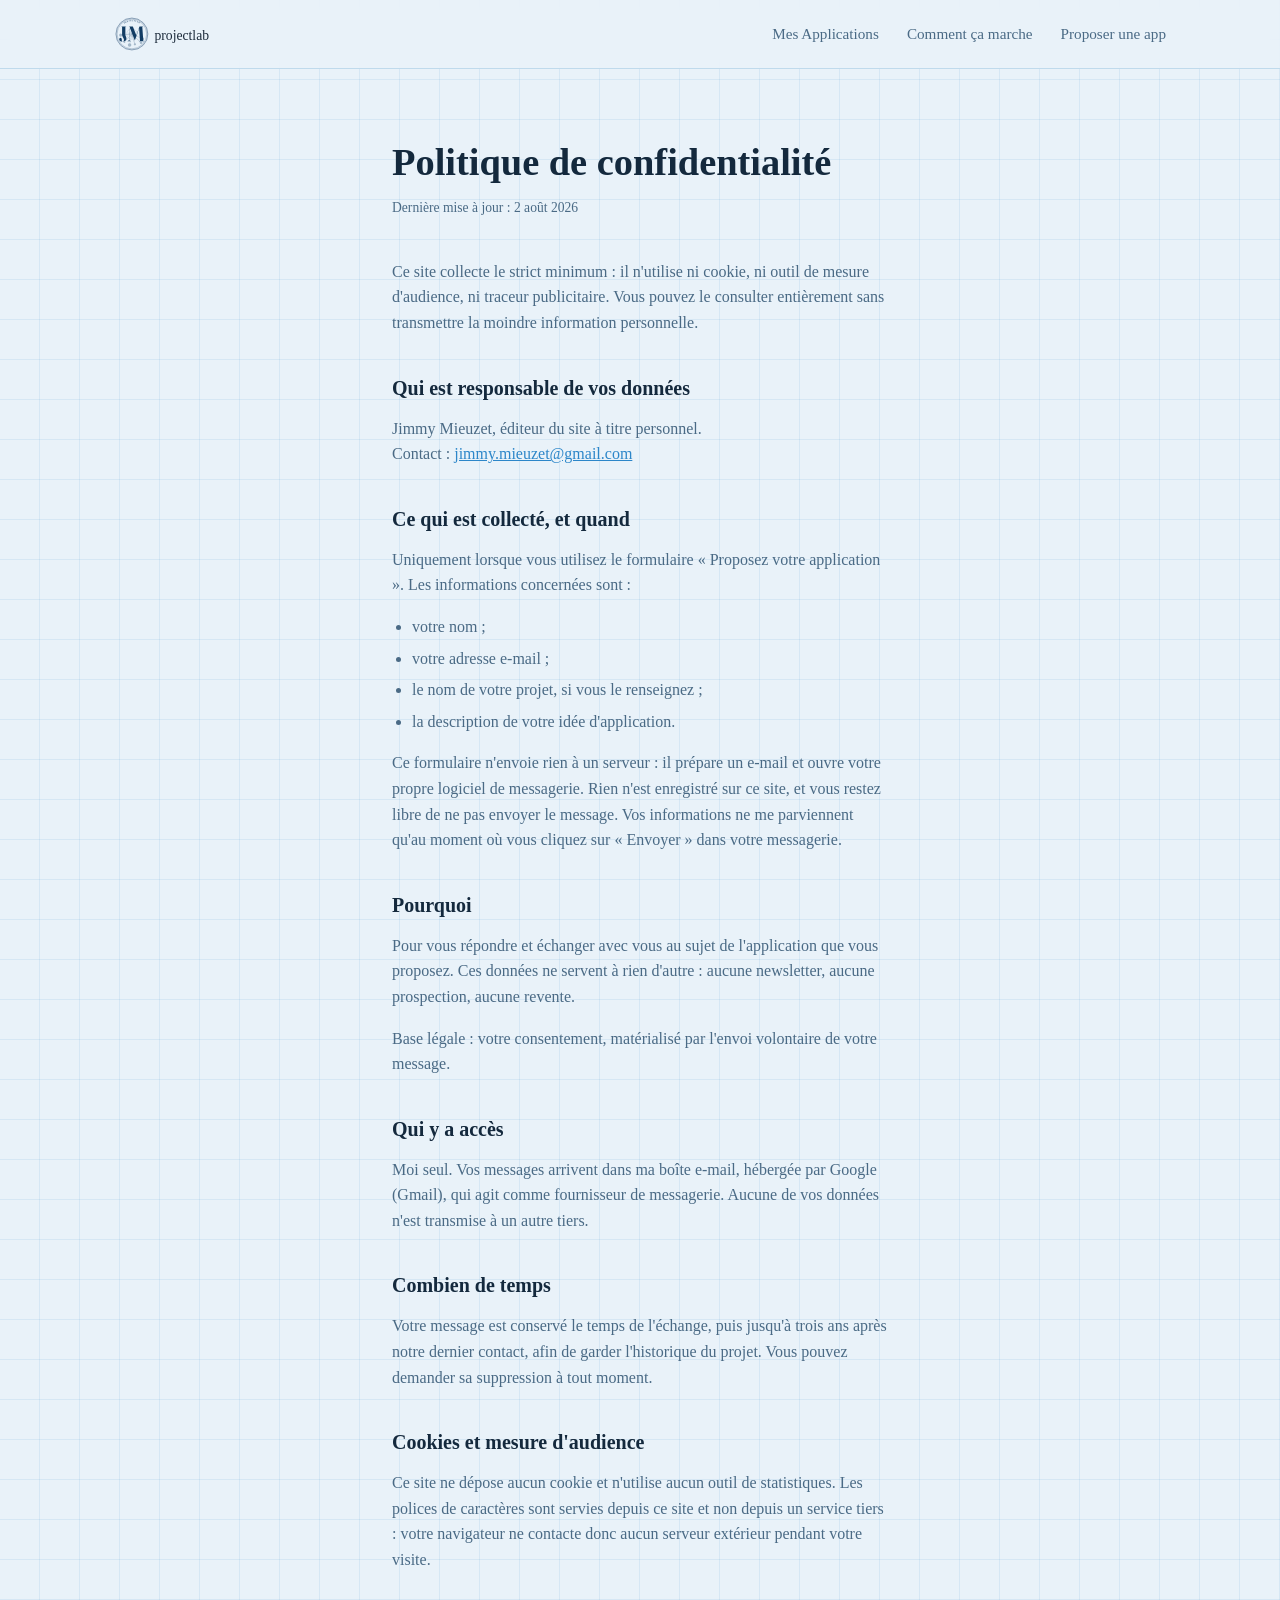
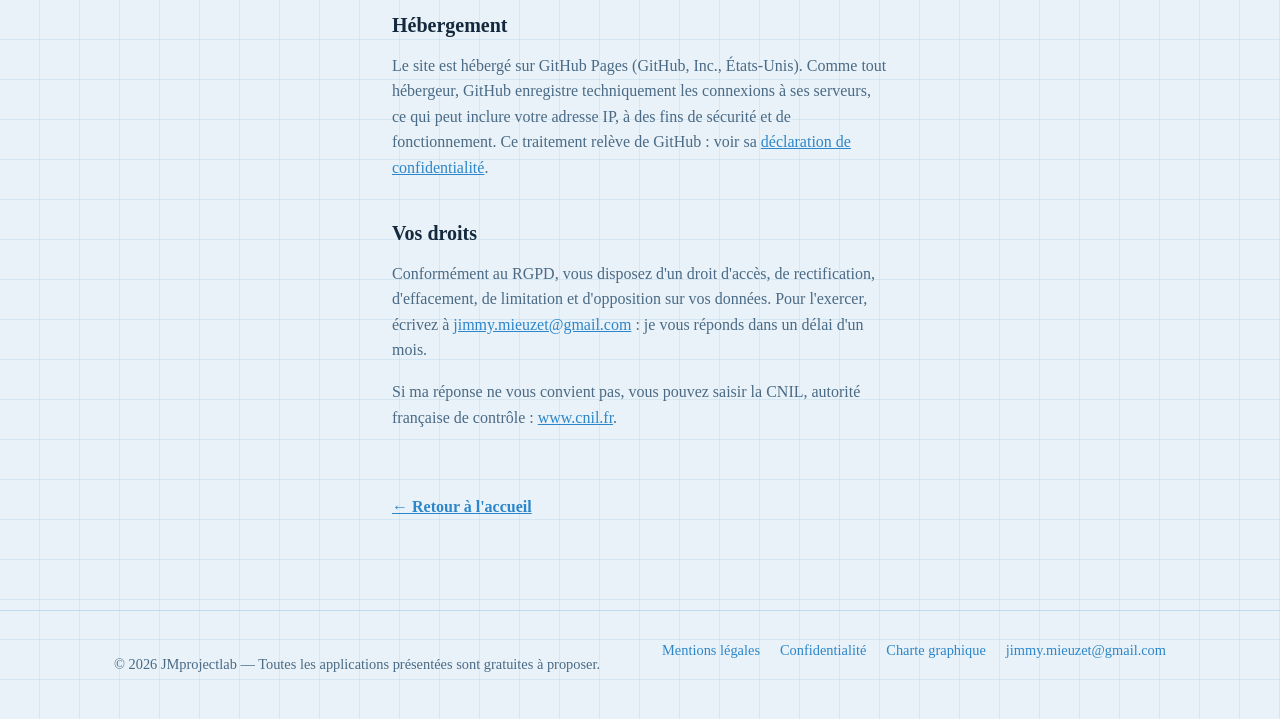
==== confidentialite.html @ 678fb60e "Ajoute les mentions légales et la politique de confidentialité Deux pages exigées pour un site édité" ====
<!DOCTYPE html>
<html lang="fr">
<head>
<meta charset="UTF-8">
<meta name="viewport" content="width=device-width, initial-scale=1.0">
<title>Politique de confidentialité — JMprojectlab</title>
<meta name="description" content="Quelles données sont collectées sur JMprojectlab, pourquoi, et comment exercer vos droits.">
<meta name="robots" content="noindex">
<link rel="icon" type="image/svg+xml" href="brand/logo-mark.svg">
<link rel="stylesheet" href="style.css">
</head>
<body>

<header class="site-header">
  <div class="container header-inner">
    <a href="index.html" class="logo">
      <img src="brand/logo-lockup.svg" alt="JMprojectlab" height="40">
    </a>
    <nav>
      <a href="index.html#apps">Mes Applications</a>
      <a href="index.html#comment">Comment ça marche</a>
      <a href="index.html#demande">Proposer une app</a>
    </nav>
  </div>
</header>

<main class="legal">
  <div class="container legal-inner">

    <h1>Politique de confidentialité</h1>
    <p class="updated">Dernière mise à jour : 2 août 2026</p>

    <p>
      Ce site collecte le strict minimum : il n'utilise ni cookie, ni outil de mesure
      d'audience, ni traceur publicitaire. Vous pouvez le consulter entièrement sans
      transmettre la moindre information personnelle.
    </p>

    <h2>Qui est responsable de vos données</h2>
    <p>
      Jimmy Mieuzet, éditeur du site à titre personnel.<br>
      Contact : <a href="mailto:jimmy.mieuzet@gmail.com">jimmy.mieuzet@gmail.com</a>
    </p>

    <h2>Ce qui est collecté, et quand</h2>
    <p>
      Uniquement lorsque vous utilisez le formulaire « Proposez votre application ».
      Les informations concernées sont :
    </p>
    <ul>
      <li>votre nom ;</li>
      <li>votre adresse e-mail ;</li>
      <li>le nom de votre projet, si vous le renseignez ;</li>
      <li>la description de votre idée d'application.</li>
    </ul>
    <p>
      Ce formulaire n'envoie rien à un serveur : il prépare un e-mail et ouvre votre
      propre logiciel de messagerie. Rien n'est enregistré sur ce site, et vous restez
      libre de ne pas envoyer le message. Vos informations ne me parviennent qu'au
      moment où vous cliquez sur « Envoyer » dans votre messagerie.
    </p>

    <h2>Pourquoi</h2>
    <p>
      Pour vous répondre et échanger avec vous au sujet de l'application que vous
      proposez. Ces données ne servent à rien d'autre : aucune newsletter, aucune
      prospection, aucune revente.
    </p>
    <p>
      Base légale : votre consentement, matérialisé par l'envoi volontaire de votre
      message.
    </p>

    <h2>Qui y a accès</h2>
    <p>
      Moi seul. Vos messages arrivent dans ma boîte e-mail, hébergée par Google
      (Gmail), qui agit comme fournisseur de messagerie. Aucune de vos données n'est
      transmise à un autre tiers.
    </p>

    <h2>Combien de temps</h2>
    <p>
      Votre message est conservé le temps de l'échange, puis jusqu'à trois ans après
      notre dernier contact, afin de garder l'historique du projet. Vous pouvez
      demander sa suppression à tout moment.
    </p>

    <h2>Cookies et mesure d'audience</h2>
    <p>
      Ce site ne dépose aucun cookie et n'utilise aucun outil de statistiques. Les
      polices de caractères sont servies depuis ce site et non depuis un service
      tiers : votre navigateur ne contacte donc aucun serveur extérieur pendant votre
      visite.
    </p>

    <h2>Hébergement</h2>
    <p>
      Le site est hébergé sur GitHub Pages (GitHub, Inc., États-Unis). Comme tout
      hébergeur, GitHub enregistre techniquement les connexions à ses serveurs, ce qui
      peut inclure votre adresse IP, à des fins de sécurité et de fonctionnement. Ce
      traitement relève de GitHub : voir sa
      <a href="https://docs.github.com/fr/site-policy/privacy-policies/github-general-privacy-statement" target="_blank" rel="noopener">déclaration de confidentialité</a>.
    </p>

    <h2>Vos droits</h2>
    <p>
      Conformément au RGPD, vous disposez d'un droit d'accès, de rectification,
      d'effacement, de limitation et d'opposition sur vos données. Pour l'exercer,
      écrivez à <a href="mailto:jimmy.mieuzet@gmail.com">jimmy.mieuzet@gmail.com</a> :
      je vous réponds dans un délai d'un mois.
    </p>
    <p>
      Si ma réponse ne vous convient pas, vous pouvez saisir la CNIL, autorité
      française de contrôle :
      <a href="https://www.cnil.fr" target="_blank" rel="noopener">www.cnil.fr</a>.
    </p>

    <a class="back" href="index.html">← Retour à l'accueil</a>

  </div>
</main>

<footer class="site-footer">
  <div class="container footer-inner">
    <p>&copy; <span id="year"></span> JMprojectlab — Toutes les applications présentées sont gratuites à proposer.</p>
    <div class="footer-links">
      <a href="mentions-legales.html">Mentions légales</a>
      <a href="confidentialite.html">Confidentialité</a>
      <a href="brand/charte.html">Charte graphique</a>
      <a href="mailto:jimmy.mieuzet@gmail.com">jimmy.mieuzet@gmail.com</a>
    </div>
  </div>
</footer>

<script>document.getElementById("year").textContent = new Date().getFullYear();</script>
</body>
</html>
---- style.css ----
/* Fraunces est servie depuis ce site (et non depuis les serveurs Google),
   pour qu'aucune donnée de visite ne parte vers un tiers. */
@font-face {
  font-family: 'Fraunces';
  font-style: normal;
  font-weight: 300 900;
  font-display: swap;
  src: url('fonts/fraunces-latin-var.woff2') format('woff2');
}

:root {
  --bg: #E9F2F9;
  --bg-alt: #D9E9F6;
  --card: #FFFFFF;
  --border: #BFDAEC;
  --text: #14293D;
  --text-dim: #4A6A85;
  --line: #2C86C9;
  --stamp: #C23B27;
  --radius: 10px;
}

* { box-sizing: border-box; }
html { scroll-behavior: smooth; }

body {
  margin: 0;
  font-family: 'Fraunces', serif;
  font-optical-sizing: auto;
  background:
    repeating-linear-gradient(0deg, transparent, transparent 39px, rgba(44,134,201,0.10) 39px, rgba(44,134,201,0.10) 40px),
    repeating-linear-gradient(90deg, transparent, transparent 39px, rgba(44,134,201,0.10) 39px, rgba(44,134,201,0.10) 40px),
    var(--bg);
  color: var(--text);
  line-height: 1.6;
}

.container { max-width: 1100px; margin: 0 auto; padding: 0 24px; }
a { color: inherit; text-decoration: none; }
h1, h2, h3 { line-height: 1.2; margin: 0 0 12px; font-weight: 600; text-wrap: balance; }

.site-header {
  position: sticky; top: 0; z-index: 10;
  backdrop-filter: blur(10px);
  background: rgba(233, 242, 249, 0.82);
  border-bottom: 1px solid var(--border);
}
.header-inner { display: flex; align-items: center; justify-content: space-between; padding: 14px 24px; }
.logo { display: flex; align-items: center; }
.logo img { display: block; }
nav { display: flex; gap: 28px; }
nav a { color: var(--text-dim); font-size: 0.95rem; transition: color .2s; }
nav a:hover { color: var(--line); }

.hero {
  padding: 110px 0 70px;
  background:
    radial-gradient(circle at 15% 0%, rgba(44,134,201,0.16), transparent 45%),
    radial-gradient(circle at 90% 30%, rgba(18,60,99,0.10), transparent 50%);
}
.eyebrow { color: var(--line); text-transform: uppercase; letter-spacing: 0.12em; font-size: 0.8rem; font-weight: 600; margin-bottom: 14px; }
.hero h1 { font-size: clamp(2rem, 5vw, 3.2rem); font-weight: 600; max-width: 780px; }
.hero h1 span { color: var(--stamp); }
.lead { max-width: 620px; color: var(--text-dim); font-size: 1.05rem; margin: 18px 0 32px; }
.hero-actions { display: flex; gap: 16px; flex-wrap: wrap; }

.btn { display: inline-block; padding: 14px 26px; border-radius: 999px; font-weight: 600; font-size: 0.95rem; transition: transform .15s ease, opacity .15s ease; border: 1px solid transparent; }
.btn:hover { transform: translateY(-2px); }
.btn-primary { background: var(--stamp); color: #F2F5F7; }
.btn-ghost { border-color: var(--line); color: var(--line); }
.btn-full { width: 100%; text-align: center; border: none; cursor: pointer; }

.banner { background: var(--stamp); color: #F2F5F7; padding: 14px 0; text-align: center; font-weight: 600; }

.section { padding: 90px 0; }
.section-alt { background: var(--bg-alt); }
.section h2 { font-size: clamp(1.6rem, 3vw, 2.2rem); text-align: center; }
.section-sub { text-align: center; color: var(--text-dim); max-width: 560px; margin: 0 auto 48px; }

.apps-grid { display: grid; grid-template-columns: repeat(auto-fit, minmax(240px, 1fr)); gap: 24px; }
.app-card { background: var(--card); border: 1px solid var(--border); border-radius: var(--radius); padding: 28px; transition: transform .2s ease, border-color .2s ease; }
.app-card:hover { transform: translateY(-4px); border-color: var(--card-accent, var(--line)); }
.app-card--placeholder { border-style: dashed; display: flex; flex-direction: column; justify-content: center; }
.app-icon { font-size: 2rem; margin-bottom: 14px; }
.app-icon-img { width: 48px; height: 48px; border-radius: 12px; margin-bottom: 14px; display: block; object-fit: cover; }
.app-card p { color: var(--text-dim); font-size: 0.95rem; }
.app-tags { display: flex; gap: 8px; margin: 14px 0; flex-wrap: wrap; }
.app-tags span { background: var(--card-accent-bg, rgba(44,134,201,0.14)); color: var(--card-accent, var(--line)); font-size: 0.75rem; padding: 4px 10px; border-radius: 999px; }
.app-link { color: var(--card-accent, var(--line)); font-weight: 600; font-size: 0.9rem; }
.app-status { color: var(--text-dim); font-weight: 600; font-size: 0.85rem; font-style: italic; }

.steps { display: grid; grid-template-columns: repeat(auto-fit, minmax(220px, 1fr)); gap: 32px; }
.step { text-align: center; padding: 0 12px; }
.step-num { width: 44px; height: 44px; border-radius: 50%; background: var(--line); color: #F2F5F7; display: flex; align-items: center; justify-content: center; font-weight: 700; margin: 0 auto 18px; }
.step p { color: var(--text-dim); font-size: 0.95rem; }

.form-section { max-width: 700px; }
.form-intro { text-align: center; margin-bottom: 40px; }
.request-form { background: var(--card); border: 1px solid var(--border); border-radius: var(--radius); padding: 36px; display: flex; flex-direction: column; gap: 20px; }
.form-row { display: flex; flex-direction: column; gap: 8px; }
label { font-size: 0.9rem; color: var(--text-dim); }
input, textarea { background: var(--bg-alt); border: 1px solid var(--border); border-radius: 8px; padding: 12px 14px; color: var(--text); font-family: inherit; font-size: 0.95rem; resize: vertical; }
input:focus, textarea:focus { outline: none; border-color: var(--line); }
.form-note { text-align: center; color: var(--line); font-size: 0.9rem; min-height: 1.2em; margin: 0; }
.form-legal { color: var(--text-dim); font-size: 0.8rem; line-height: 1.5; margin: 0; text-align: center; }
.form-legal a { color: var(--line); text-decoration: underline; }

/* Pages légales */
.legal { padding: 70px 0 90px; }
.legal-inner { max-width: 68ch; margin: 0 auto; }
.legal h1 { font-size: clamp(1.8rem, 4vw, 2.4rem); }
.legal .updated { color: var(--text-dim); font-size: 0.85rem; margin: 0 0 40px; }
.legal h2 { font-size: 1.25rem; margin: 40px 0 10px; }
.legal p, .legal li { color: var(--text-dim); }
.legal ul { padding-left: 20px; display: flex; flex-direction: column; gap: 6px; }
.legal a { color: var(--line); text-decoration: underline; }
.legal .back { display: inline-block; margin-top: 48px; font-weight: 600; }

.site-footer { border-top: 1px solid var(--border); padding: 28px 0; }
.footer-inner { display: flex; justify-content: space-between; flex-wrap: wrap; gap: 12px; color: var(--text-dim); font-size: 0.9rem; }
.footer-links { display: flex; gap: 20px; }
.footer-links a { color: var(--line); }

@media (max-width: 640px) { nav { display: none; } .request-form { padding: 24px; } }
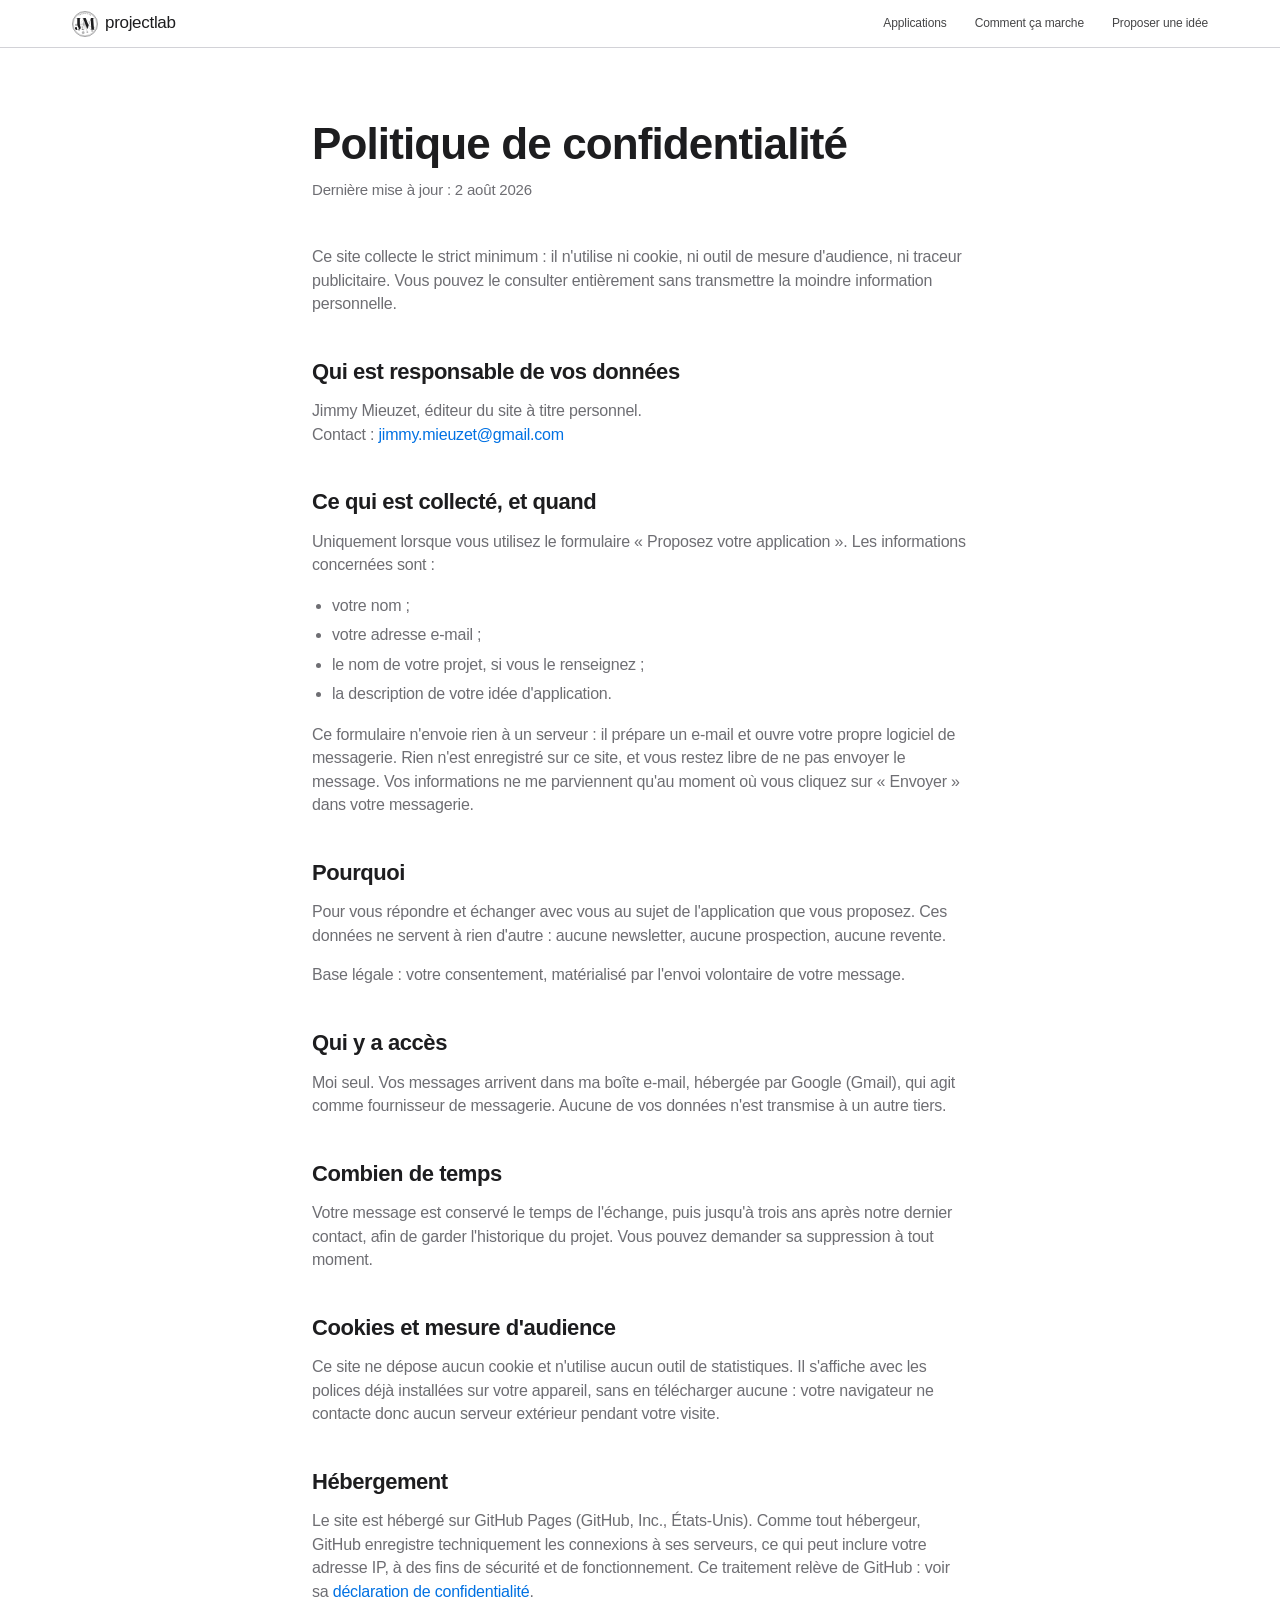
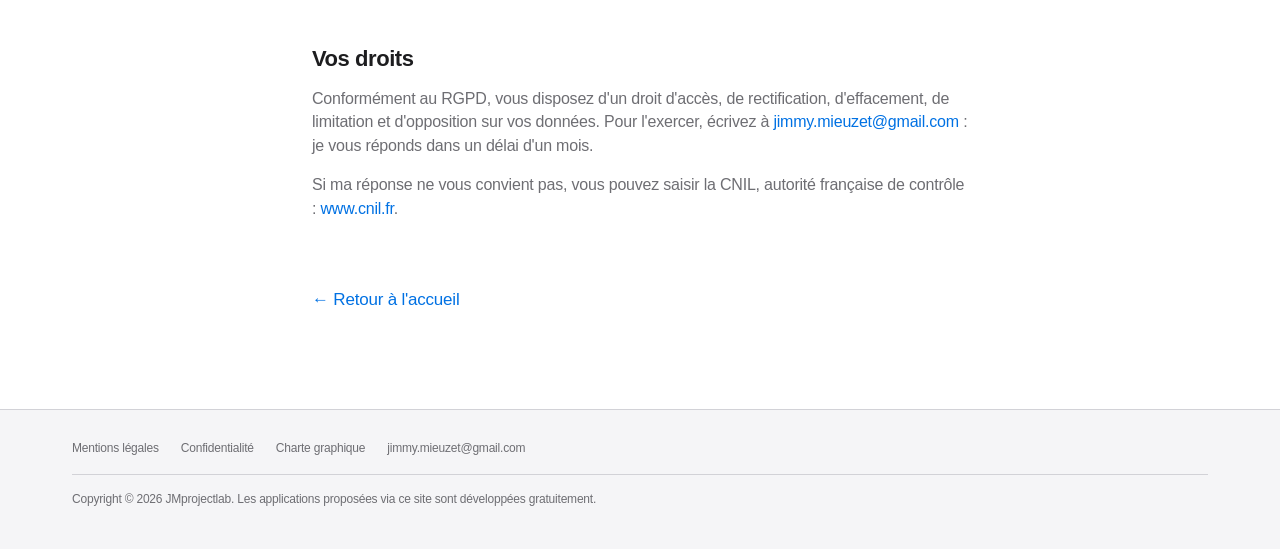
==== commit d8228b21: "Refonte du site dans l'esprit Apple Nouvelle direction visuelle : fonds blanc et gris #f5f5f7 altern" ====
--- a/confidentialite.html
+++ b/confidentialite.html
@@ -6,20 +6,24 @@
 <title>Politique de confidentialité — JMprojectlab</title>
 <meta name="description" content="Quelles données sont collectées sur JMprojectlab, pourquoi, et comment exercer vos droits.">
 <meta name="robots" content="noindex">
-<link rel="icon" type="image/svg+xml" href="brand/logo-mark.svg">
+<meta name="theme-color" content="#ffffff" media="(prefers-color-scheme: light)">
+<meta name="theme-color" content="#000000" media="(prefers-color-scheme: dark)">
+<link rel="icon" type="image/svg+xml" href="brand/logo-mark-ink.svg">
 <link rel="stylesheet" href="style.css">
 </head>
 <body>
 
 <header class="site-header">
   <div class="container header-inner">
-    <a href="index.html" class="logo">
-      <img src="brand/logo-lockup.svg" alt="JMprojectlab" height="40">
+    <a href="index.html" class="logo" aria-label="JMprojectlab, accueil">
+      <img class="logo-light" src="brand/logo-mark-ink.svg" alt="">
+      <img class="logo-dark" src="brand/logo-mark-white.svg" alt="">
+      <span class="logo-word">projectlab</span>
     </a>
     <nav>
-      <a href="index.html#apps">Mes Applications</a>
+      <a href="index.html#apps">Applications</a>
       <a href="index.html#comment">Comment ça marche</a>
-      <a href="index.html#demande">Proposer une app</a>
+      <a href="index.html#demande">Proposer une idée</a>
     </nav>
   </div>
 </header>
@@ -87,10 +91,10 @@
 
     <h2>Cookies et mesure d'audience</h2>
     <p>
-      Ce site ne dépose aucun cookie et n'utilise aucun outil de statistiques. Les
-      polices de caractères sont servies depuis ce site et non depuis un service
-      tiers : votre navigateur ne contacte donc aucun serveur extérieur pendant votre
-      visite.
+      Ce site ne dépose aucun cookie et n'utilise aucun outil de statistiques. Il
+      s'affiche avec les polices déjà installées sur votre appareil, sans en
+      télécharger aucune : votre navigateur ne contacte donc aucun serveur extérieur
+      pendant votre visite.
     </p>
 
     <h2>Hébergement</h2>
@@ -121,14 +125,17 @@
 </main>
 
 <footer class="site-footer">
-  <div class="container footer-inner">
-    <p>&copy; <span id="year"></span> JMprojectlab — Toutes les applications présentées sont gratuites à proposer.</p>
+  <div class="footer-inner">
     <div class="footer-links">
       <a href="mentions-legales.html">Mentions légales</a>
       <a href="confidentialite.html">Confidentialité</a>
       <a href="brand/charte.html">Charte graphique</a>
       <a href="mailto:jimmy.mieuzet@gmail.com">jimmy.mieuzet@gmail.com</a>
     </div>
+    <p class="footer-copy">
+      Copyright &copy; <span id="year"></span> JMprojectlab. Les applications proposées
+      via ce site sont développées gratuitement.
+    </p>
   </div>
 </footer>
 
--- a/style.css
+++ b/style.css
@@ -1,124 +1,359 @@
-/* Fraunces est servie depuis ce site (et non depuis les serveurs Google),
-   pour qu'aucune donnée de visite ne parte vers un tiers. */
-@font-face {
-  font-family: 'Fraunces';
-  font-style: normal;
-  font-weight: 300 900;
-  font-display: swap;
-  src: url('fonts/fraunces-latin-var.woff2') format('woff2');
-}
+/* ==========================================================================
+   JMprojectlab — feuille de style
+   Typographie : pile système. Sur Mac, iPhone et iPad, cela rend en SF Pro,
+   la police d'Apple. Aucune police n'est téléchargée depuis un serveur tiers.
+   ========================================================================== */
 
 :root {
-  --bg: #E9F2F9;
-  --bg-alt: #D9E9F6;
-  --card: #FFFFFF;
-  --border: #BFDAEC;
-  --text: #14293D;
-  --text-dim: #4A6A85;
-  --line: #2C86C9;
-  --stamp: #C23B27;
-  --radius: 10px;
+  --ink: #1d1d1f;
+  --ink-2: #6e6e73;
+  --bg: #ffffff;
+  --bg-alt: #f5f5f7;
+  --surface: #ffffff;
+  --hairline: #d2d2d7;
+  --blue: #0071e3;
+  --blue-hover: #0077ed;
+
+  --nav-h: 48px;
+  --radius: 18px;
+  --radius-sm: 12px;
+  --max: 980px;
+  --max-wide: 1180px;
+
+  --font: -apple-system, BlinkMacSystemFont, "SF Pro Display", "SF Pro Text",
+          "Helvetica Neue", Helvetica, "Segoe UI", Roboto, Arial, sans-serif;
+}
+
+@media (prefers-color-scheme: dark) {
+  :root {
+    --ink: #f5f5f7;
+    --ink-2: #a1a1a6;
+    --bg: #000000;
+    --bg-alt: #101012;
+    --surface: #1d1d1f;
+    --hairline: #2a2a2c;
+    --blue: #2997ff;
+    --blue-hover: #4aa8ff;
+  }
 }
 
 * { box-sizing: border-box; }
-html { scroll-behavior: smooth; }
+
+html {
+  scroll-behavior: smooth;
+  scroll-padding-top: calc(var(--nav-h) + 12px);
+  -webkit-text-size-adjust: 100%;
+}
 
 body {
   margin: 0;
-  font-family: 'Fraunces', serif;
-  font-optical-sizing: auto;
-  background:
-    repeating-linear-gradient(0deg, transparent, transparent 39px, rgba(44,134,201,0.10) 39px, rgba(44,134,201,0.10) 40px),
-    repeating-linear-gradient(90deg, transparent, transparent 39px, rgba(44,134,201,0.10) 39px, rgba(44,134,201,0.10) 40px),
-    var(--bg);
-  color: var(--text);
-  line-height: 1.6;
-}
-
-.container { max-width: 1100px; margin: 0 auto; padding: 0 24px; }
+  background: var(--bg);
+  color: var(--ink);
+  font-family: var(--font);
+  font-size: 17px;
+  line-height: 1.47;
+  letter-spacing: -0.012em;
+  -webkit-font-smoothing: antialiased;
+}
+
 a { color: inherit; text-decoration: none; }
-h1, h2, h3 { line-height: 1.2; margin: 0 0 12px; font-weight: 600; text-wrap: balance; }
+
+h1, h2, h3 {
+  margin: 0;
+  font-weight: 600;
+  letter-spacing: -0.02em;
+  line-height: 1.07;
+  text-wrap: balance;
+}
+
+img { max-width: 100%; }
+
+:focus-visible {
+  outline: 2px solid var(--blue);
+  outline-offset: 3px;
+  border-radius: 4px;
+}
+
+.container { max-width: var(--max); margin: 0 auto; padding: 0 22px; }
+.container-wide { max-width: var(--max-wide); margin: 0 auto; padding: 0 22px; }
+
+/* ---------- Barre de navigation ---------- */
 
 .site-header {
-  position: sticky; top: 0; z-index: 10;
-  backdrop-filter: blur(10px);
-  background: rgba(233, 242, 249, 0.82);
-  border-bottom: 1px solid var(--border);
-}
-.header-inner { display: flex; align-items: center; justify-content: space-between; padding: 14px 24px; }
-.logo { display: flex; align-items: center; }
-.logo img { display: block; }
+  position: sticky;
+  top: 0;
+  z-index: 20;
+  height: var(--nav-h);
+  background: color-mix(in srgb, var(--bg) 72%, transparent);
+  backdrop-filter: saturate(180%) blur(20px);
+  -webkit-backdrop-filter: saturate(180%) blur(20px);
+  border-bottom: 1px solid var(--hairline);
+}
+
+.header-inner {
+  max-width: var(--max-wide);
+  margin: 0 auto;
+  padding: 0 22px;
+  height: 100%;
+  display: flex;
+  align-items: center;
+  justify-content: space-between;
+  gap: 22px;
+}
+
+.logo { display: flex; align-items: center; gap: 7px; flex-shrink: 0; }
+.logo img, .logo svg { display: block; height: 26px; width: auto; }
+.logo-word { font-size: 17px; letter-spacing: -0.018em; }
+/* Sélecteurs qualifiés par `img` : sinon `.logo img` ci-dessus, plus
+   spécifique, réimposerait `display: block` aux deux versions à la fois. */
+.logo img.logo-dark { display: none; }
+@media (prefers-color-scheme: dark) {
+  .logo img.logo-light { display: none; }
+  .logo img.logo-dark { display: block; }
+}
+
 nav { display: flex; gap: 28px; }
-nav a { color: var(--text-dim); font-size: 0.95rem; transition: color .2s; }
-nav a:hover { color: var(--line); }
-
-.hero {
-  padding: 110px 0 70px;
-  background:
-    radial-gradient(circle at 15% 0%, rgba(44,134,201,0.16), transparent 45%),
-    radial-gradient(circle at 90% 30%, rgba(18,60,99,0.10), transparent 50%);
-}
-.eyebrow { color: var(--line); text-transform: uppercase; letter-spacing: 0.12em; font-size: 0.8rem; font-weight: 600; margin-bottom: 14px; }
-.hero h1 { font-size: clamp(2rem, 5vw, 3.2rem); font-weight: 600; max-width: 780px; }
-.hero h1 span { color: var(--stamp); }
-.lead { max-width: 620px; color: var(--text-dim); font-size: 1.05rem; margin: 18px 0 32px; }
-.hero-actions { display: flex; gap: 16px; flex-wrap: wrap; }
-
-.btn { display: inline-block; padding: 14px 26px; border-radius: 999px; font-weight: 600; font-size: 0.95rem; transition: transform .15s ease, opacity .15s ease; border: 1px solid transparent; }
-.btn:hover { transform: translateY(-2px); }
-.btn-primary { background: var(--stamp); color: #F2F5F7; }
-.btn-ghost { border-color: var(--line); color: var(--line); }
-.btn-full { width: 100%; text-align: center; border: none; cursor: pointer; }
-
-.banner { background: var(--stamp); color: #F2F5F7; padding: 14px 0; text-align: center; font-weight: 600; }
-
-.section { padding: 90px 0; }
+nav a {
+  font-size: 12px;
+  letter-spacing: -0.01em;
+  color: var(--ink);
+  opacity: 0.82;
+  transition: opacity 0.2s;
+}
+nav a:hover { opacity: 1; }
+
+/* ---------- Liens et boutons ---------- */
+
+.link-arrow {
+  color: var(--blue);
+  font-size: 19px;
+  letter-spacing: -0.012em;
+}
+.link-arrow::after { content: " \203A"; }
+.link-arrow:hover { text-decoration: underline; }
+
+.btn {
+  display: inline-block;
+  background: var(--blue);
+  color: #fff;
+  border: none;
+  border-radius: 980px;
+  padding: 12px 23px;
+  font-family: inherit;
+  font-size: 17px;
+  letter-spacing: -0.012em;
+  cursor: pointer;
+  transition: background 0.2s;
+}
+.btn:hover { background: var(--blue-hover); }
+.btn-full { width: 100%; }
+
+/* ---------- Sections ---------- */
+
+.section { padding: 100px 0; }
 .section-alt { background: var(--bg-alt); }
-.section h2 { font-size: clamp(1.6rem, 3vw, 2.2rem); text-align: center; }
-.section-sub { text-align: center; color: var(--text-dim); max-width: 560px; margin: 0 auto 48px; }
-
-.apps-grid { display: grid; grid-template-columns: repeat(auto-fit, minmax(240px, 1fr)); gap: 24px; }
-.app-card { background: var(--card); border: 1px solid var(--border); border-radius: var(--radius); padding: 28px; transition: transform .2s ease, border-color .2s ease; }
-.app-card:hover { transform: translateY(-4px); border-color: var(--card-accent, var(--line)); }
-.app-card--placeholder { border-style: dashed; display: flex; flex-direction: column; justify-content: center; }
-.app-icon { font-size: 2rem; margin-bottom: 14px; }
-.app-icon-img { width: 48px; height: 48px; border-radius: 12px; margin-bottom: 14px; display: block; object-fit: cover; }
-.app-card p { color: var(--text-dim); font-size: 0.95rem; }
-.app-tags { display: flex; gap: 8px; margin: 14px 0; flex-wrap: wrap; }
-.app-tags span { background: var(--card-accent-bg, rgba(44,134,201,0.14)); color: var(--card-accent, var(--line)); font-size: 0.75rem; padding: 4px 10px; border-radius: 999px; }
-.app-link { color: var(--card-accent, var(--line)); font-weight: 600; font-size: 0.9rem; }
-.app-status { color: var(--text-dim); font-weight: 600; font-size: 0.85rem; font-style: italic; }
-
-.steps { display: grid; grid-template-columns: repeat(auto-fit, minmax(220px, 1fr)); gap: 32px; }
-.step { text-align: center; padding: 0 12px; }
-.step-num { width: 44px; height: 44px; border-radius: 50%; background: var(--line); color: #F2F5F7; display: flex; align-items: center; justify-content: center; font-weight: 700; margin: 0 auto 18px; }
-.step p { color: var(--text-dim); font-size: 0.95rem; }
-
-.form-section { max-width: 700px; }
-.form-intro { text-align: center; margin-bottom: 40px; }
-.request-form { background: var(--card); border: 1px solid var(--border); border-radius: var(--radius); padding: 36px; display: flex; flex-direction: column; gap: 20px; }
-.form-row { display: flex; flex-direction: column; gap: 8px; }
-label { font-size: 0.9rem; color: var(--text-dim); }
-input, textarea { background: var(--bg-alt); border: 1px solid var(--border); border-radius: 8px; padding: 12px 14px; color: var(--text); font-family: inherit; font-size: 0.95rem; resize: vertical; }
-input:focus, textarea:focus { outline: none; border-color: var(--line); }
-.form-note { text-align: center; color: var(--line); font-size: 0.9rem; min-height: 1.2em; margin: 0; }
-.form-legal { color: var(--text-dim); font-size: 0.8rem; line-height: 1.5; margin: 0; text-align: center; }
-.form-legal a { color: var(--line); text-decoration: underline; }
-
-/* Pages légales */
-.legal { padding: 70px 0 90px; }
-.legal-inner { max-width: 68ch; margin: 0 auto; }
-.legal h1 { font-size: clamp(1.8rem, 4vw, 2.4rem); }
-.legal .updated { color: var(--text-dim); font-size: 0.85rem; margin: 0 0 40px; }
-.legal h2 { font-size: 1.25rem; margin: 40px 0 10px; }
-.legal p, .legal li { color: var(--text-dim); }
+
+.section-head { text-align: center; margin-bottom: 56px; }
+.section-head h2 { font-size: clamp(32px, 5vw, 48px); }
+.section-head p {
+  margin: 14px auto 0;
+  max-width: 34em;
+  font-size: 19px;
+  color: var(--ink-2);
+}
+
+/* ---------- Hero ---------- */
+
+.hero { padding: 90px 0 80px; text-align: center; }
+.hero h1 {
+  font-size: clamp(40px, 8vw, 76px);
+  line-height: 1.05;
+  letter-spacing: -0.025em;
+  margin: 0 auto;
+}
+.hero .lead {
+  margin: 22px auto 0;
+  max-width: 30em;
+  font-size: clamp(19px, 2.4vw, 24px);
+  line-height: 1.4;
+  color: var(--ink-2);
+}
+.hero-actions {
+  margin-top: 30px;
+  display: flex;
+  gap: 34px;
+  justify-content: center;
+  flex-wrap: wrap;
+}
+
+/* ---------- Bandeau déclaratif ---------- */
+
+.statement { background: var(--bg-alt); padding: 96px 0; text-align: center; }
+.statement p {
+  margin: 0 auto;
+  max-width: 18ch;
+  font-size: clamp(30px, 5.4vw, 54px);
+  font-weight: 600;
+  line-height: 1.1;
+  letter-spacing: -0.022em;
+}
+.statement .free { color: var(--blue); }
+.statement .sub {
+  margin: 20px auto 0;
+  max-width: 34em;
+  font-size: 19px;
+  font-weight: 400;
+  letter-spacing: -0.012em;
+  color: var(--ink-2);
+}
+
+/* ---------- Grille d'applications ---------- */
+
+/* 2 colonnes dès qu'il y a la place : avec quatre cartes, cela donne un carré
+   équilibré plutôt qu'une rangée de trois et une carte esseulée. */
+.apps-grid {
+  display: grid;
+  grid-template-columns: repeat(auto-fit, minmax(min(100%, 460px), 1fr));
+  gap: 20px;
+}
+
+.app-card {
+  background: var(--bg-alt);
+  border-radius: var(--radius);
+  padding: 48px 34px 40px;
+  text-align: center;
+  display: flex;
+  flex-direction: column;
+  align-items: center;
+  gap: 14px;
+}
+.section-alt .app-card { background: var(--surface); }
+
+.app-icon-img {
+  width: 88px;
+  height: 88px;
+  border-radius: 20px;
+  display: block;
+}
+.app-icon { font-size: 56px; line-height: 1; }
+
+.app-card h3 { font-size: 26px; letter-spacing: -0.018em; }
+.app-card p {
+  margin: 0;
+  color: var(--ink-2);
+  font-size: 16px;
+  max-width: 30ch;
+}
+
+.app-tags { display: flex; gap: 8px; flex-wrap: wrap; justify-content: center; }
+.app-tags span {
+  font-size: 12px;
+  letter-spacing: 0;
+  color: var(--ink-2);
+  border: 1px solid var(--hairline);
+  padding: 3px 11px;
+  border-radius: 980px;
+}
+
+.app-status { font-size: 15px; color: var(--ink-2); margin-top: auto; padding-top: 6px; }
+.app-card--placeholder { justify-content: center; }
+
+/* ---------- Étapes ---------- */
+
+.steps {
+  display: grid;
+  grid-template-columns: repeat(auto-fit, minmax(240px, 1fr));
+  gap: 48px 34px;
+}
+.step { text-align: center; }
+.step-num {
+  font-size: 15px;
+  font-weight: 600;
+  color: var(--blue);
+  letter-spacing: 0.02em;
+  margin-bottom: 10px;
+}
+.step h3 { font-size: 22px; margin-bottom: 8px; }
+.step p { margin: 0; color: var(--ink-2); font-size: 16px; }
+
+/* ---------- Formulaire ---------- */
+
+.form-section { max-width: 640px; }
+.request-form {
+  background: var(--surface);
+  border: 1px solid var(--hairline);
+  border-radius: var(--radius);
+  padding: 40px;
+  display: flex;
+  flex-direction: column;
+  gap: 22px;
+}
+.section-alt .request-form { background: var(--bg); }
+
+.form-row { display: flex; flex-direction: column; gap: 7px; }
+label { font-size: 14px; color: var(--ink-2); }
+
+input, textarea {
+  background: transparent;
+  border: 1px solid var(--hairline);
+  border-radius: var(--radius-sm);
+  padding: 13px 15px;
+  color: var(--ink);
+  font-family: inherit;
+  font-size: 17px;
+  letter-spacing: -0.012em;
+  resize: vertical;
+}
+input::placeholder, textarea::placeholder { color: var(--ink-2); opacity: 0.7; }
+input:focus, textarea:focus { outline: none; border-color: var(--blue); box-shadow: 0 0 0 3px color-mix(in srgb, var(--blue) 18%, transparent); }
+
+.form-note { text-align: center; color: var(--blue); font-size: 15px; min-height: 1.3em; margin: 0; }
+.form-legal { margin: 0; text-align: center; font-size: 13px; line-height: 1.5; color: var(--ink-2); }
+.form-legal a { color: var(--blue); }
+.form-legal a:hover { text-decoration: underline; }
+
+/* ---------- Pied de page ---------- */
+
+.site-footer {
+  background: var(--bg-alt);
+  border-top: 1px solid var(--hairline);
+  padding: 30px 0 40px;
+  font-size: 12px;
+  color: var(--ink-2);
+}
+.footer-inner { max-width: var(--max-wide); margin: 0 auto; padding: 0 22px; }
+.footer-links { display: flex; gap: 10px 22px; flex-wrap: wrap; }
+.footer-links a:hover { text-decoration: underline; }
+.footer-copy { margin: 16px 0 0; padding-top: 16px; border-top: 1px solid var(--hairline); }
+
+/* ---------- Pages légales ---------- */
+
+.legal { padding: 72px 0 96px; }
+.legal-inner { max-width: 700px; margin: 0 auto; }
+.legal h1 { font-size: clamp(32px, 5vw, 44px); }
+.legal .updated { color: var(--ink-2); font-size: 15px; margin: 12px 0 44px; }
+.legal h2 { font-size: 22px; margin: 44px 0 12px; }
+.legal p, .legal li { color: var(--ink-2); font-size: 16px; }
 .legal ul { padding-left: 20px; display: flex; flex-direction: column; gap: 6px; }
-.legal a { color: var(--line); text-decoration: underline; }
-.legal .back { display: inline-block; margin-top: 48px; font-weight: 600; }
-
-.site-footer { border-top: 1px solid var(--border); padding: 28px 0; }
-.footer-inner { display: flex; justify-content: space-between; flex-wrap: wrap; gap: 12px; color: var(--text-dim); font-size: 0.9rem; }
-.footer-links { display: flex; gap: 20px; }
-.footer-links a { color: var(--line); }
-
-@media (max-width: 640px) { nav { display: none; } .request-form { padding: 24px; } }
+.legal a { color: var(--blue); }
+.legal a:hover { text-decoration: underline; }
+.legal .back { display: inline-block; margin-top: 52px; color: var(--blue); }
+
+/* ---------- Réglages écrans étroits ---------- */
+
+@media (max-width: 833px) {
+  .section { padding: 74px 0; }
+  .statement { padding: 74px 0; }
+  .request-form { padding: 28px; }
+  nav { gap: 18px; }
+}
+
+@media (max-width: 600px) {
+  nav { display: none; }
+  .hero { padding: 62px 0 56px; }
+}
+
+@media (prefers-reduced-motion: reduce) {
+  html { scroll-behavior: auto; }
+  * { transition-duration: 0.01ms !important; }
+}
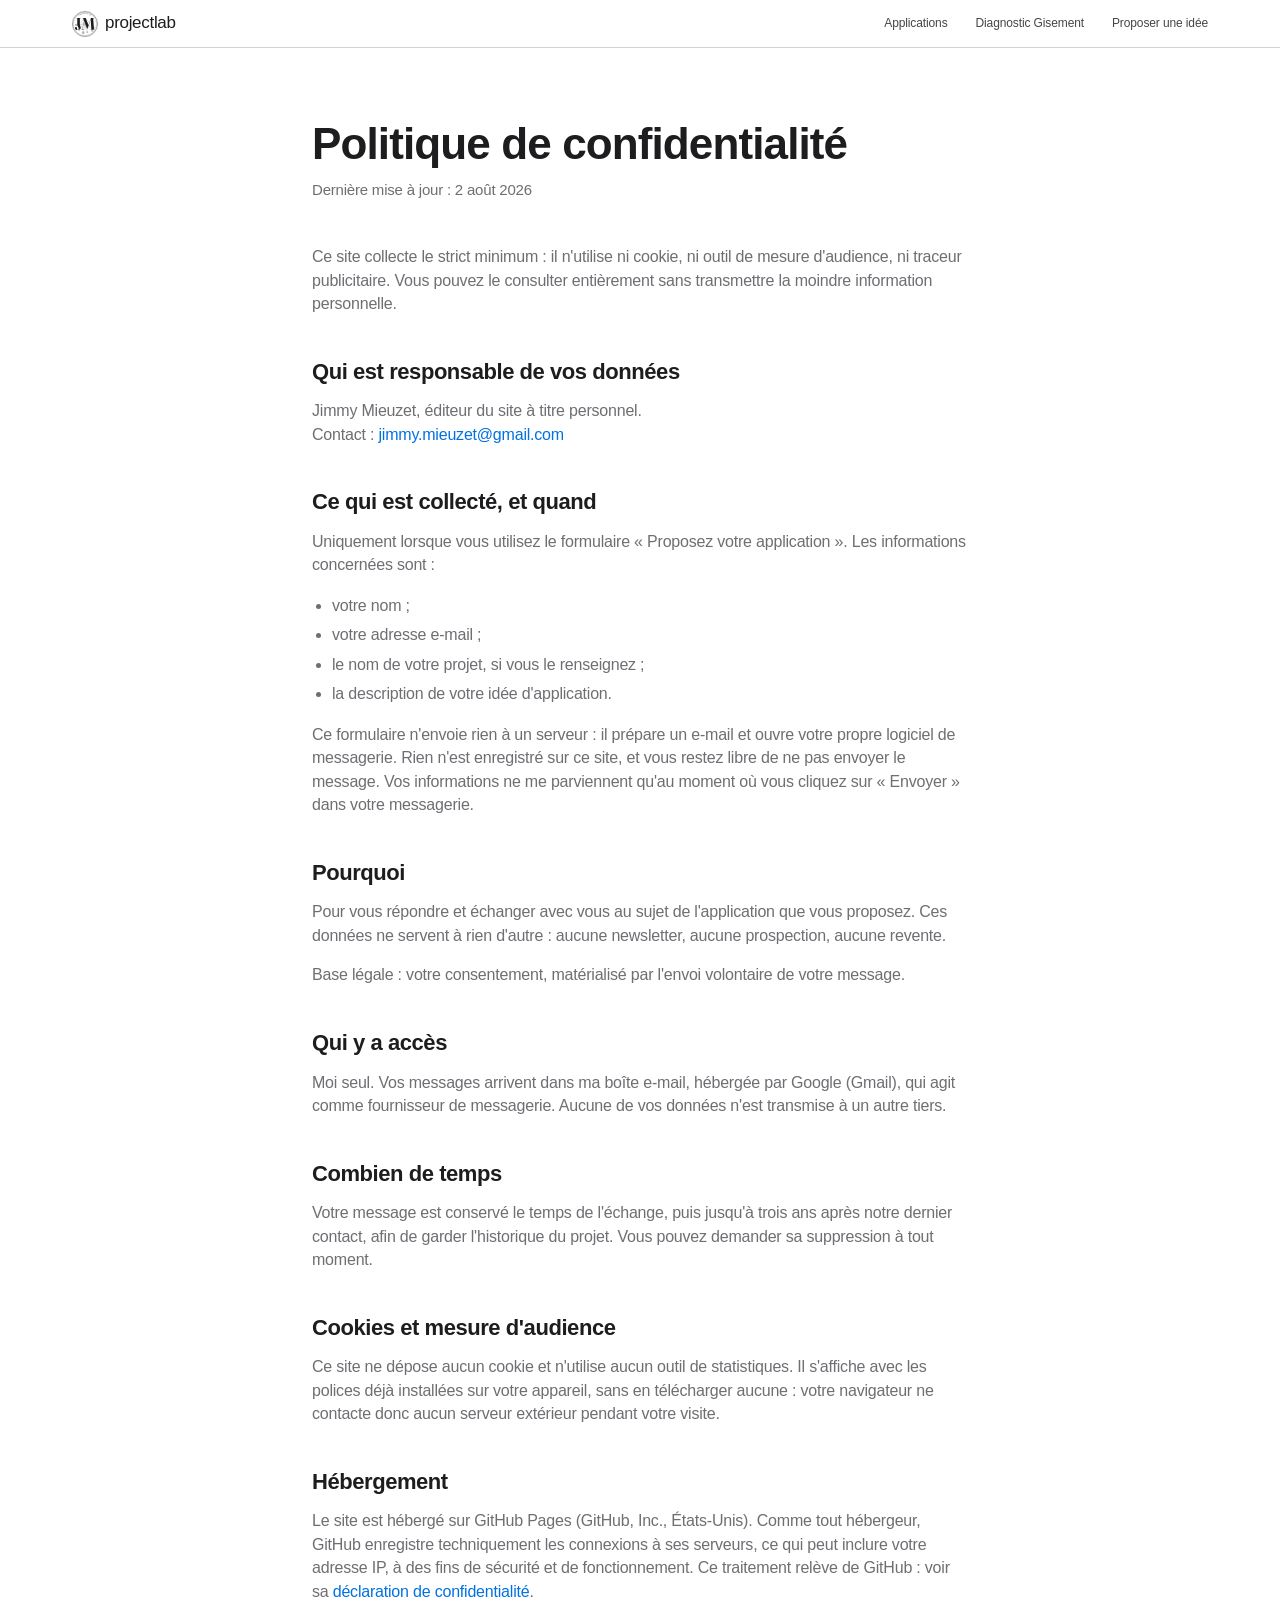
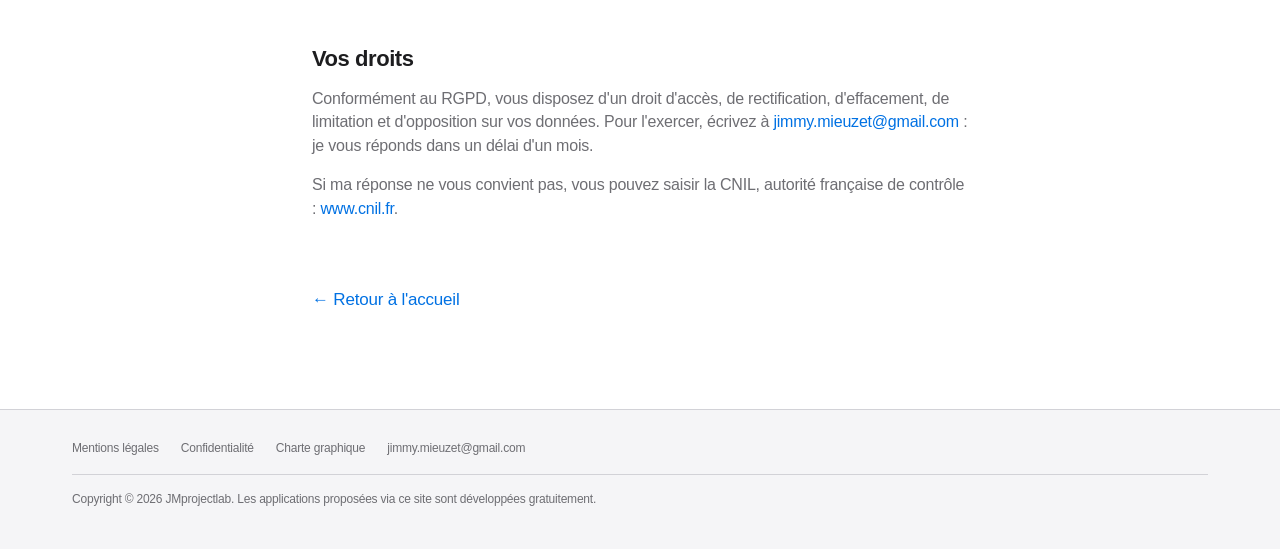
==== commit 9c84b803: "Faire entrer l'offre payante sur le site, et borner le gratuit Le site portait une seule offre — « U" ====
--- a/confidentialite.html
+++ b/confidentialite.html
@@ -22,7 +22,7 @@
     </a>
     <nav>
       <a href="index.html#apps">Applications</a>
-      <a href="index.html#comment">Comment ça marche</a>
+      <a href="gisement.html">Diagnostic Gisement</a>
       <a href="index.html#demande">Proposer une idée</a>
     </nav>
   </div>
--- a/style.css
+++ b/style.css
@@ -20,8 +20,11 @@
   --max: 980px;
   --max-wide: 1180px;
 
+  /* Chaque système d'abord sur sa propre police d'interface : SF Pro (déjà
+     installée) sur Apple, Segoe UI sur Windows, Roboto sur Android. Helvetica
+     arrive en dernier recours seulement — sous Windows elle est mal rendue. */
   --font: -apple-system, BlinkMacSystemFont, "SF Pro Display", "SF Pro Text",
-          "Helvetica Neue", Helvetica, "Segoe UI", Roboto, Arial, sans-serif;
+          "Segoe UI", Roboto, "Helvetica Neue", Helvetica, Arial, sans-serif;
 }
 
 @media (prefers-color-scheme: dark) {
@@ -165,6 +168,16 @@
 /* ---------- Hero ---------- */
 
 .hero { padding: 90px 0 80px; text-align: center; }
+
+/* Logotype d'accueil. `width`/`height` sont posés dans le HTML pour réserver
+   la place avant chargement — sans quoi le titre saute au moment où le SVG
+   arrive. La hauteur réelle est fixée ici, la largeur suit. */
+.hero-logo { display: block; height: 180px; width: auto; margin: 0 auto 38px; }
+.hero-logo--dark { display: none; }
+@media (prefers-color-scheme: dark) {
+  .hero-logo--light { display: none; }
+  .hero-logo--dark { display: block; }
+}
 .hero h1 {
   font-size: clamp(40px, 8vw, 76px);
   line-height: 1.05;
@@ -229,11 +242,19 @@
 }
 .section-alt .app-card { background: var(--surface); }
 
+/* Filet posé sur l'icône (outline, et non border, pour ne pas rogner l'image) :
+   sans lui, une icône dont le fond approche celui de la carte perd ses bords —
+   le fond encre en thème sombre, le fond crème de Vélo Brière en thème clair. */
 .app-icon-img {
   width: 88px;
   height: 88px;
   border-radius: 20px;
   display: block;
+  outline: 1px solid rgba(0, 0, 0, 0.09);
+  outline-offset: -1px;
+}
+@media (prefers-color-scheme: dark) {
+  .app-icon-img { outline-color: rgba(255, 255, 255, 0.13); }
 }
 .app-icon { font-size: 56px; line-height: 1; }
 
@@ -256,6 +277,12 @@
 }
 
 .app-status { font-size: 15px; color: var(--ink-2); margin-top: auto; padding-top: 6px; }
+/* Statut d'une app en vente. Encre pleine et demi-gras plutôt que bleu :
+   le bleu est réservé à ce qui se clique, et ce statut est posé juste
+   au-dessus de deux liens. `.app-card p` (0,1,1) l'emporterait sur une
+   simple classe, d'où la qualification par l'élément. */
+.app-card p.app-status--live { color: var(--ink); font-weight: 500; }
+.app-links { display: flex; flex-wrap: wrap; gap: 6px 20px; }
 .app-card--placeholder { justify-content: center; }
 
 /* ---------- Étapes ---------- */
@@ -326,7 +353,144 @@
 .footer-links a:hover { text-decoration: underline; }
 .footer-copy { margin: 16px 0 0; padding-top: 16px; border-top: 1px solid var(--hairline); }
 
+/* ---------- Les deux voies (accueil) ---------- */
+
+/* Deux cartes côte à côte, jamais trois : il n'y a que deux façons de
+   travailler ensemble, et la grille doit le dire d'un coup d'œil. */
+.voies {
+  display: grid;
+  grid-template-columns: repeat(auto-fit, minmax(min(100%, 400px), 1fr));
+  gap: 20px;
+}
+.voie {
+  background: var(--bg-alt);
+  border-radius: var(--radius);
+  padding: 38px 34px 34px;
+  display: flex;
+  flex-direction: column;
+  gap: 12px;
+}
+.section-alt .voie { background: var(--surface); }
+.voie h3 { font-size: 26px; letter-spacing: -0.018em; }
+.voie p { margin: 0; color: var(--ink-2); font-size: 16px; }
+.voie .voie-prix {
+  font-size: 15px;
+  font-weight: 500;
+  color: var(--ink);
+  margin-top: auto;
+  padding-top: 8px;
+}
+.voie .link-arrow { margin-top: 4px; }
+
+/* ---------- Offre : chiffres, tarifs, limites ---------- */
+
+.chiffres {
+  display: grid;
+  grid-template-columns: repeat(auto-fit, minmax(min(100%, 220px), 1fr));
+  gap: 20px;
+}
+.chiffre {
+  background: var(--bg-alt);
+  border-radius: var(--radius);
+  padding: 28px 26px;
+  text-align: center;
+}
+.section-alt .chiffre { background: var(--surface); }
+.chiffre .valeur {
+  font-size: 38px;
+  font-weight: 600;
+  letter-spacing: -0.025em;
+  line-height: 1.05;
+}
+.chiffre .quoi { margin: 10px 0 0; color: var(--ink-2); font-size: 15px; }
+
+.tarifs {
+  display: grid;
+  grid-template-columns: repeat(auto-fit, minmax(min(100%, 290px), 1fr));
+  gap: 20px;
+  align-items: start;
+}
+.tarif {
+  background: var(--surface);
+  border: 1px solid var(--hairline);
+  border-radius: var(--radius);
+  padding: 32px 28px;
+  display: flex;
+  flex-direction: column;
+  gap: 10px;
+}
+/* La formule courante est cerclée de bleu plutôt que colorée : le fond teinté
+   la ferait passer pour un bouton, et rien ne se clique dans cette carte. */
+.tarif--phare { border-color: var(--blue); border-width: 2px; padding: 31px 27px; }
+.tarif h3 { font-size: 21px; }
+.tarif .montant {
+  font-size: 34px;
+  font-weight: 600;
+  letter-spacing: -0.025em;
+  line-height: 1.1;
+}
+.tarif .montant span { font-size: 15px; font-weight: 400; color: var(--ink-2); letter-spacing: -0.012em; }
+.tarif ul { margin: 6px 0 0; padding-left: 19px; display: flex; flex-direction: column; gap: 6px; }
+.tarif li { color: var(--ink-2); font-size: 15px; }
+.tarif .marque {
+  align-self: flex-start;
+  font-size: 12px;
+  font-weight: 500;
+  color: var(--blue);
+  border: 1px solid var(--blue);
+  padding: 3px 11px;
+  border-radius: 980px;
+}
+
+/* Liste des limites : un tiret bleu tient lieu de puce. Le contenu de ces
+   lignes est ce qui distingue un audit d'une plaquette, il mérite de respirer. */
+.limites { list-style: none; padding: 0; margin: 0; display: flex; flex-direction: column; gap: 18px; }
+.limites li { padding-left: 28px; position: relative; color: var(--ink-2); font-size: 17px; }
+.limites li::before { content: "—"; position: absolute; left: 0; color: var(--blue); font-weight: 600; }
+.limites strong { color: var(--ink); font-weight: 600; }
+
+/* Aperçu du rapport remis au client. Le tableau déborde sur mobile : il défile
+   dans son propre conteneur pour que la page, elle, ne défile jamais. */
+.apercu {
+  background: var(--surface);
+  border: 1px solid var(--hairline);
+  border-radius: var(--radius);
+  padding: 26px;
+  max-width: 760px;
+  margin: 0 auto;
+}
+.apercu-titre { font-size: 19px; font-weight: 600; letter-spacing: -0.018em; }
+.apercu-meta { font-size: 13px; color: var(--ink-2); margin: 4px 0 20px; }
+.apercu-defile { overflow-x: auto; }
+.apercu table { border-collapse: collapse; width: 100%; font-size: 15px; }
+.apercu th, .apercu td { padding: 9px 10px; text-align: left; border-bottom: 1px solid var(--hairline); }
+.apercu th { font-size: 12px; font-weight: 500; color: var(--ink-2); letter-spacing: 0; white-space: nowrap; }
+.apercu td.num, .apercu th.num { text-align: right; font-variant-numeric: tabular-nums; white-space: nowrap; }
+.apercu tr:last-child td { border-bottom: none; }
+
+.avertissement {
+  max-width: 760px;
+  margin: 22px auto 0;
+  padding: 18px 22px;
+  background: var(--bg-alt);
+  border-radius: var(--radius-sm);
+  color: var(--ink-2);
+  font-size: 15px;
+  line-height: 1.5;
+}
+.section-alt .avertissement { background: var(--bg); }
+.avertissement strong { color: var(--ink); font-weight: 600; }
+
+/* Texte suivi d'une page d'offre : plus étroit que la pleine largeur, pour
+   rester lisible. */
+.prose { max-width: 34em; margin: 0 auto; }
+.prose p { color: var(--ink-2); font-size: 17px; }
+.prose p + p { margin-top: 16px; }
+.prose p:first-child { margin-top: 0; }
+.centre { text-align: center; }
+
 /* ---------- Pages légales ---------- */
+
 
 .legal { padding: 72px 0 96px; }
 .legal-inner { max-width: 700px; margin: 0 auto; }
@@ -351,6 +515,7 @@
 @media (max-width: 600px) {
   nav { display: none; }
   .hero { padding: 62px 0 56px; }
+  .hero-logo { height: 124px; margin-bottom: 28px; }
 }
 
 @media (prefers-reduced-motion: reduce) {
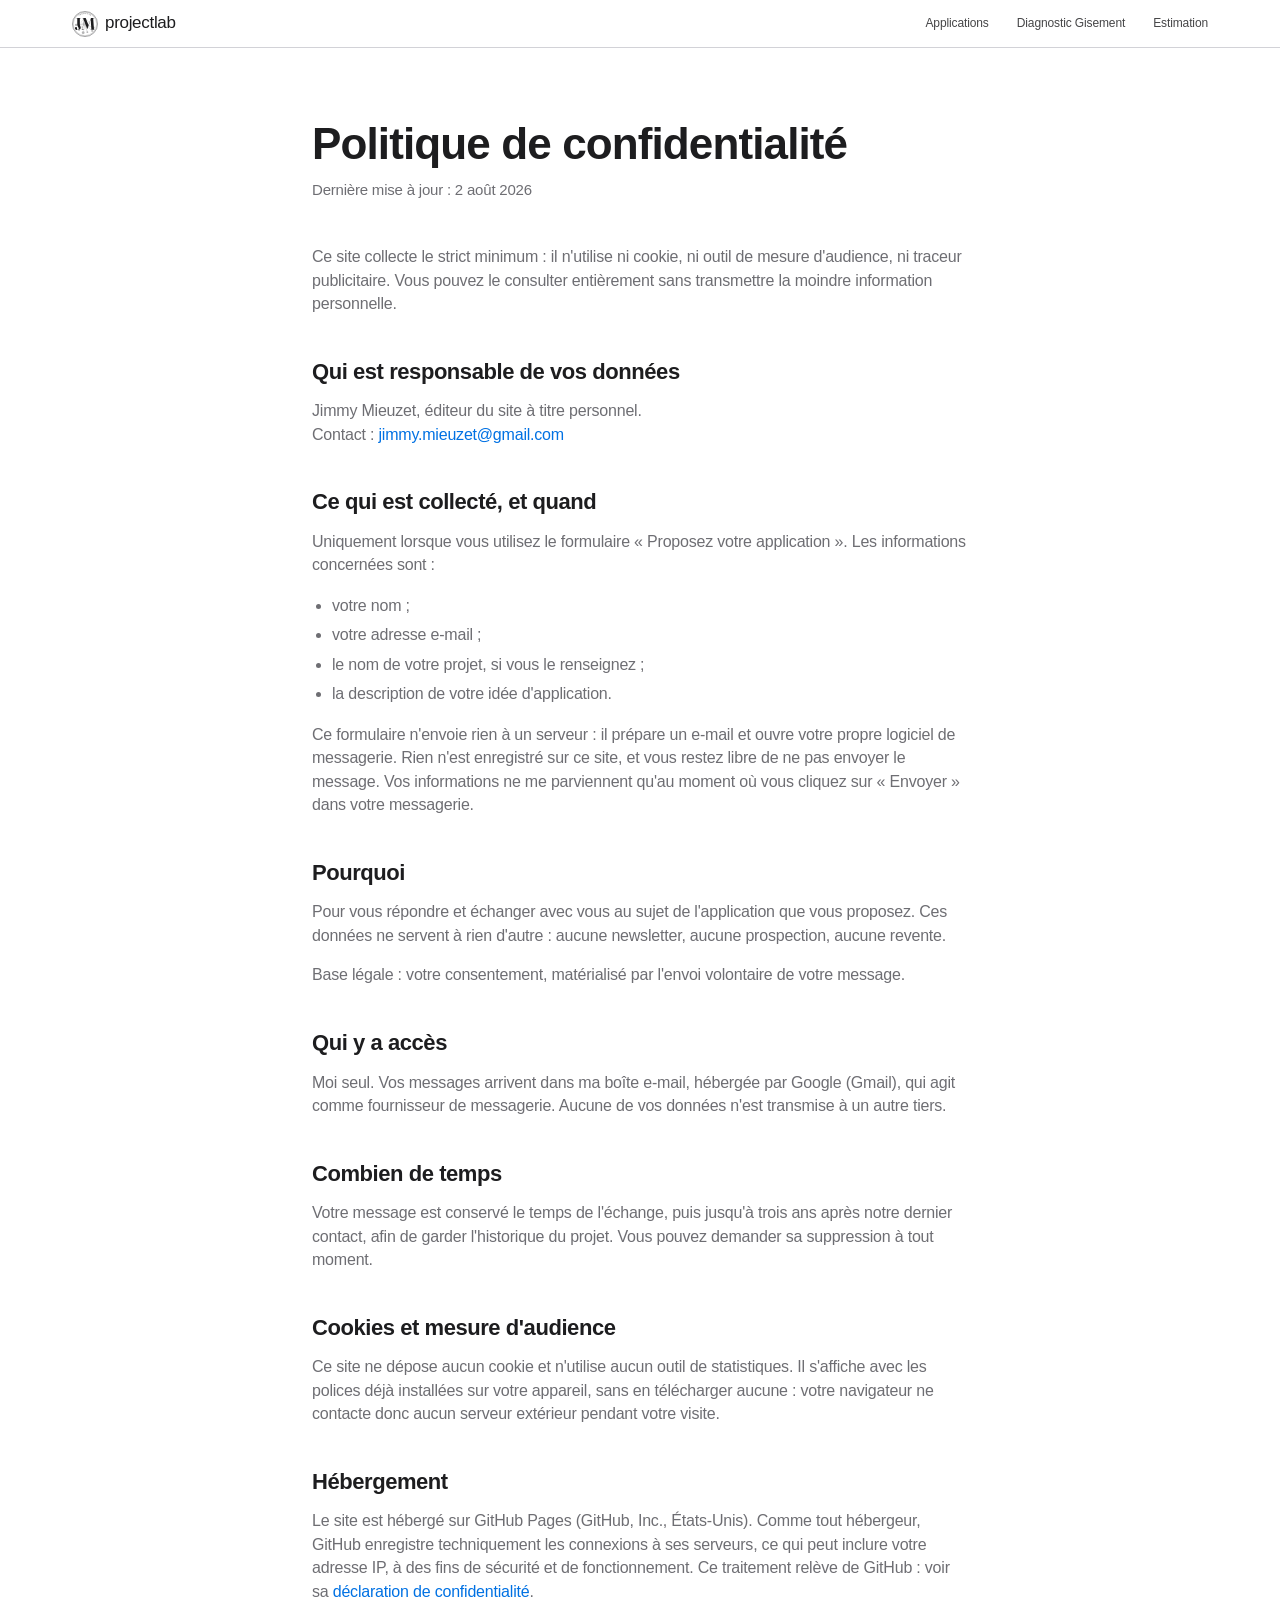
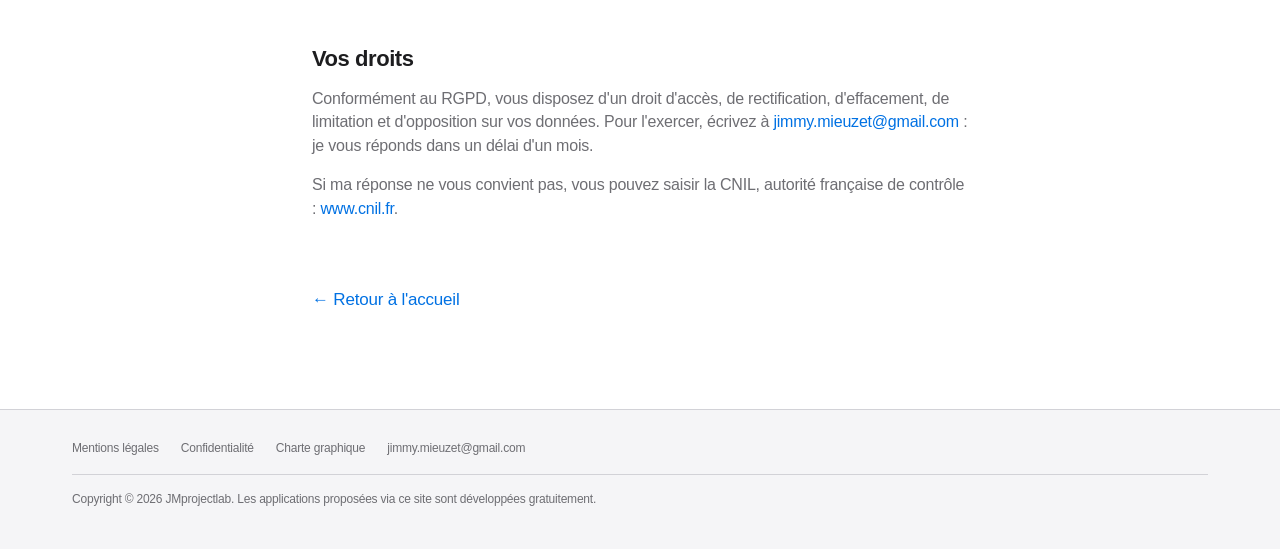
==== commit 540a576d: "Rendre l'estimation autonome, et publier un exemple d'audit Une entreprise peut désormais se chiffre" ====
--- a/confidentialite.html
+++ b/confidentialite.html
@@ -23,7 +23,7 @@
     <nav>
       <a href="index.html#apps">Applications</a>
       <a href="gisement.html">Diagnostic Gisement</a>
-      <a href="index.html#demande">Proposer une idée</a>
+      <a href="estimation.html">Estimation</a>
     </nav>
   </div>
 </header>
--- a/style.css
+++ b/style.css
@@ -462,11 +462,11 @@
 .apercu-titre { font-size: 19px; font-weight: 600; letter-spacing: -0.018em; }
 .apercu-meta { font-size: 13px; color: var(--ink-2); margin: 4px 0 20px; }
 .apercu-defile { overflow-x: auto; }
-.apercu table { border-collapse: collapse; width: 100%; font-size: 15px; }
-.apercu th, .apercu td { padding: 9px 10px; text-align: left; border-bottom: 1px solid var(--hairline); }
-.apercu th { font-size: 12px; font-weight: 500; color: var(--ink-2); letter-spacing: 0; white-space: nowrap; }
-.apercu td.num, .apercu th.num { text-align: right; font-variant-numeric: tabular-nums; white-space: nowrap; }
-.apercu tr:last-child td { border-bottom: none; }
+.apercu-defile table { border-collapse: collapse; width: 100%; font-size: 15px; }
+.apercu-defile th, .apercu-defile td { padding: 9px 10px; text-align: left; border-bottom: 1px solid var(--hairline); }
+.apercu-defile th { font-size: 12px; font-weight: 500; color: var(--ink-2); letter-spacing: 0; white-space: nowrap; }
+.apercu-defile td.num, .apercu-defile th.num { text-align: right; font-variant-numeric: tabular-nums; white-space: nowrap; }
+.apercu-defile tr:last-child td { border-bottom: none; }
 
 .avertissement {
   max-width: 760px;
@@ -489,7 +489,128 @@
 .prose p:first-child { margin-top: 0; }
 .centre { text-align: center; }
 
+/* ---------- Questionnaire d'estimation ---------- */
+
+.form-section-large { max-width: 760px; }
+
+.confidentialite {
+  background: var(--bg-alt);
+  border-radius: var(--radius-sm);
+  padding: 16px 20px;
+  font-size: 15px;
+  color: var(--ink-2);
+  margin: 0 0 36px;
+  max-width: none;
+}
+.confidentialite strong { color: var(--ink); font-weight: 600; }
+
+.bloc-reglages {
+  border: 1px solid var(--hairline);
+  border-radius: var(--radius);
+  padding: 24px 26px;
+  margin-bottom: 44px;
+}
+.bloc-reglages .form-row { max-width: 320px; }
+
+.titre-liste { font-size: 26px; margin-bottom: 8px; }
+.aide { font-size: 14px; color: var(--ink-2); margin: 6px 0 0; }
+.aide-large { max-width: 52em; margin-bottom: 24px; }
+.centre { text-align: center; }
+
+/* Une tâche = une carte. Le cadre sert à ne pas perdre le fil quand il y en a
+   huit les unes sous les autres. */
+.tache-carte {
+  border: 1px solid var(--hairline);
+  border-radius: var(--radius);
+  padding: 26px 28px;
+  margin-bottom: 18px;
+  display: flex;
+  flex-direction: column;
+  gap: 18px;
+}
+.tache-tete { display: flex; align-items: baseline; justify-content: space-between; gap: 16px; }
+.tache-tete h3 { font-size: 15px; letter-spacing: 0.02em; text-transform: uppercase; color: var(--ink-2); font-weight: 600; }
+
+.lien-discret {
+  background: none; border: none; padding: 0;
+  font-family: inherit; font-size: 14px; color: var(--blue);
+  cursor: pointer;
+}
+.lien-discret:hover { text-decoration: underline; }
+
+.champs-grille {
+  display: grid;
+  grid-template-columns: repeat(auto-fit, minmax(min(100%, 170px), 1fr));
+  gap: 16px;
+}
+
+/* Les listes déroulantes n'existaient pas dans la feuille : on les aligne sur
+   les champs texte plutôt que de laisser le rendu natif du navigateur. */
+select {
+  background: transparent;
+  border: 1px solid var(--hairline);
+  border-radius: var(--radius-sm);
+  padding: 12px 15px;
+  color: var(--ink);
+  font-family: inherit;
+  font-size: 16px;
+  letter-spacing: -0.012em;
+  width: 100%;
+}
+select:focus { outline: none; border-color: var(--blue); box-shadow: 0 0 0 3px color-mix(in srgb, var(--blue) 18%, transparent); }
+
+.actions-formulaire {
+  display: flex; flex-wrap: wrap; gap: 12px;
+  align-items: center; margin-top: 28px;
+}
+.actions-resultat { justify-content: center; margin-top: 40px; }
+.btn-secondaire {
+  background: transparent;
+  color: var(--ink);
+  border: 1px solid var(--hairline);
+}
+.btn-secondaire:hover { background: var(--bg-alt); }
+.btn:disabled { opacity: 0.4; cursor: not-allowed; }
+.btn:disabled:hover { background: var(--blue); }
+.btn-secondaire:disabled:hover { background: transparent; }
+
+.message-formulaire { min-height: 1.4em; margin: 14px 0 0; font-size: 15px; color: var(--ink-2); }
+.message-alerte { color: var(--blue); font-weight: 500; }
+
+/* ---------- Résultat de l'estimation ---------- */
+
+.carte-chiffre {
+  background: var(--surface);
+  border: 1px solid var(--hairline);
+  border-radius: var(--radius);
+  padding: 22px 24px;
+  text-align: center;
+}
+.carte-chiffre.fort { border-color: var(--blue); }
+.carte-chiffre .k {
+  margin: 0; font-size: 11px; font-weight: 600; letter-spacing: 0.1em;
+  text-transform: uppercase; color: var(--ink-2);
+}
+.carte-chiffre .v { margin: 10px 0 0; font-size: 30px; font-weight: 600; letter-spacing: -0.025em; }
+.carte-chiffre .n { margin: 6px 0 0; font-size: 14px; color: var(--ink-2); }
+
+.vague-bloc {
+  border-left: 3px solid var(--blue);
+  padding-left: 20px;
+  margin: 36px 0;
+}
+.vague-bloc.v2 { border-left-color: var(--ink-2); }
+.vague-bloc.v3 { border-left-color: var(--hairline); }
+.vague-bloc h3 { font-size: 19px; }
+.vague-bloc .sous { margin: 6px 0 14px; color: var(--ink-2); font-size: 15px; }
+
+@media (max-width: 600px) {
+  .tache-carte { padding: 20px 18px; }
+  .actions-formulaire .btn { width: 100%; }
+}
+
 /* ---------- Pages légales ---------- */
+
 
 
 .legal { padding: 72px 0 96px; }
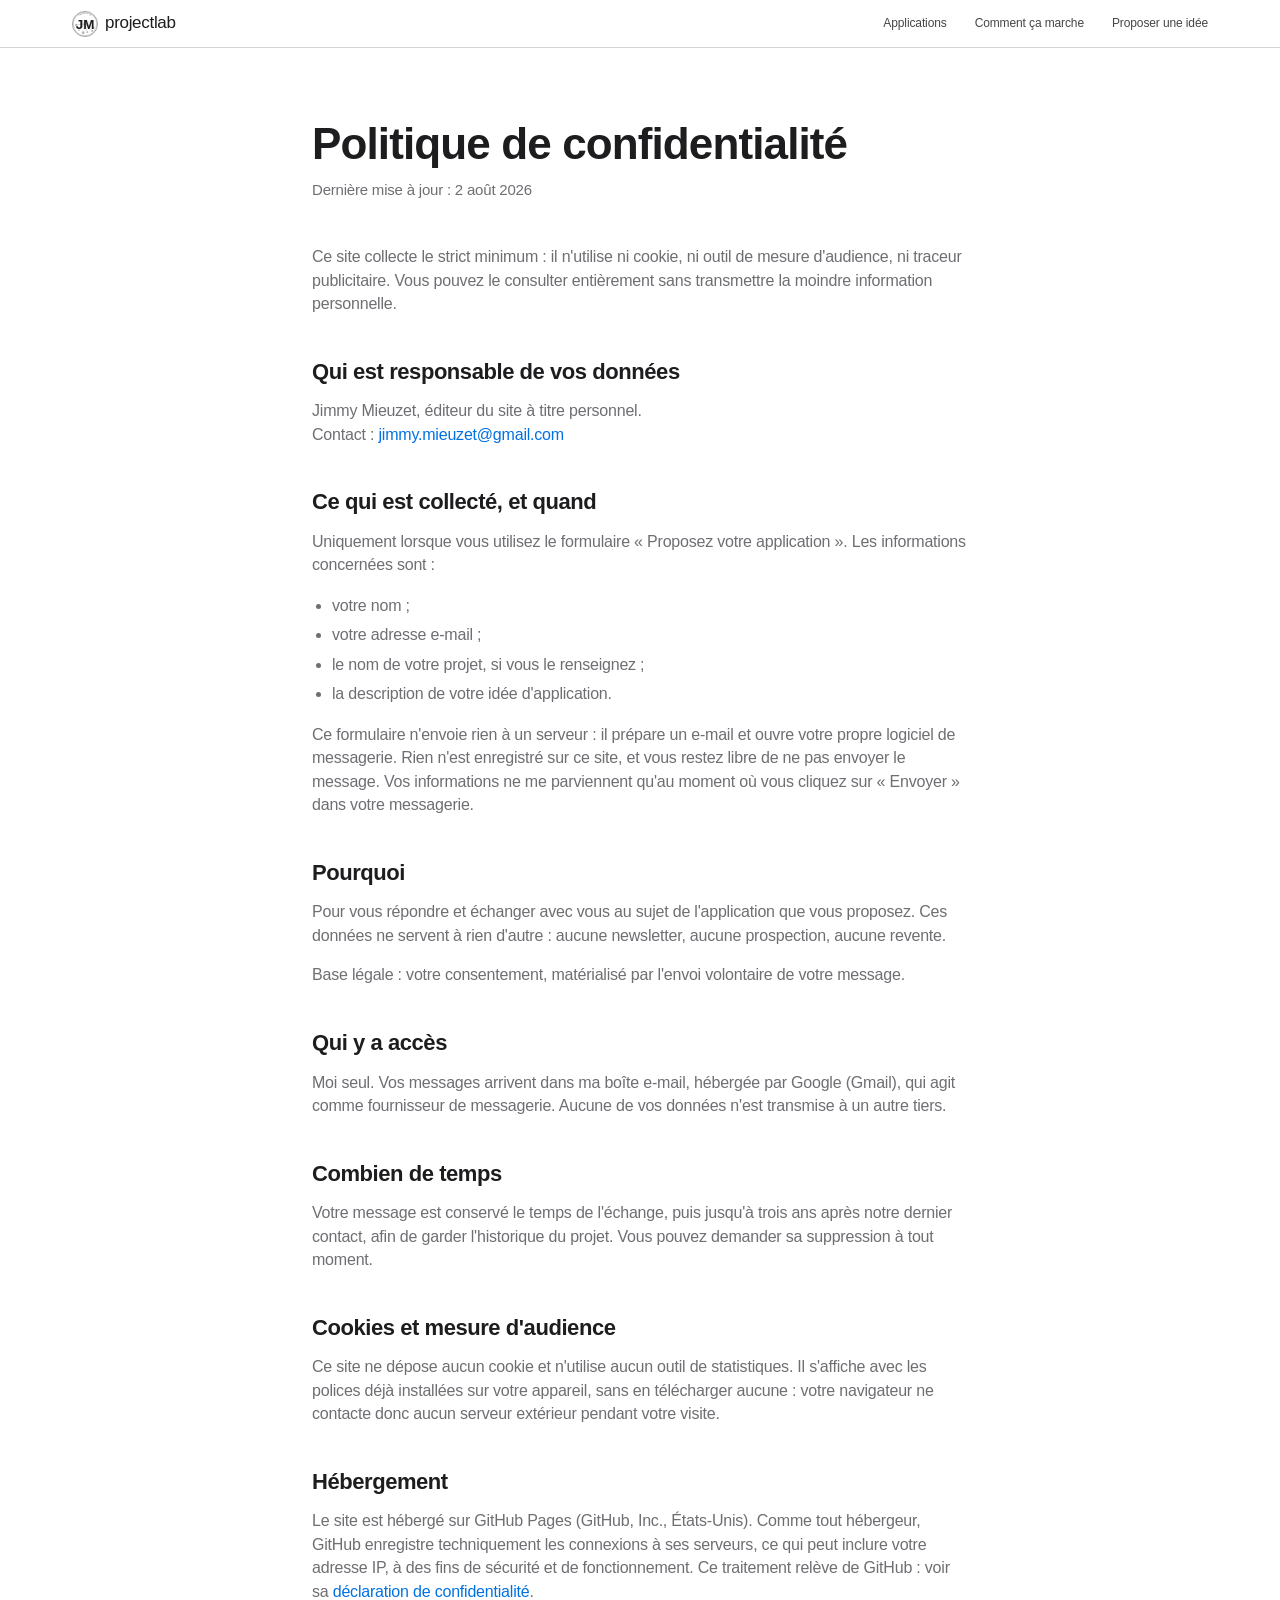
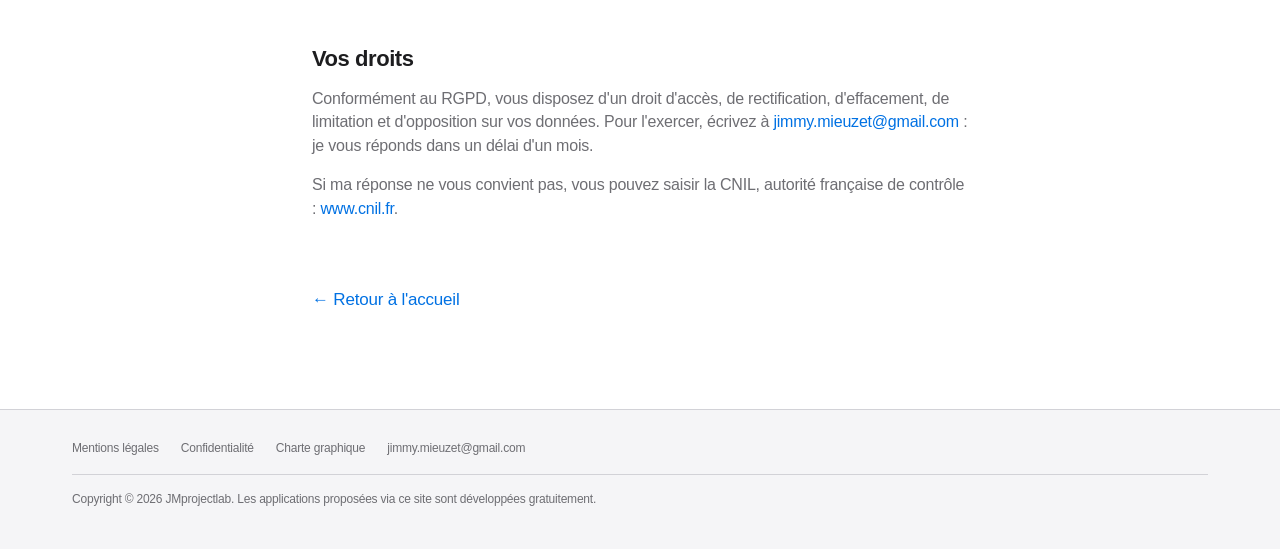
==== commit ede4ee7d: "Ajouter les icones PNG de repli Les quatre pages ne declaraient que l'icone SVG, sans repli ni apple" ====
--- a/confidentialite.html
+++ b/confidentialite.html
@@ -9,6 +9,9 @@
 <meta name="theme-color" content="#ffffff" media="(prefers-color-scheme: light)">
 <meta name="theme-color" content="#000000" media="(prefers-color-scheme: dark)">
 <link rel="icon" type="image/svg+xml" href="brand/logo-mark-ink.svg">
+<link rel="icon" type="image/png" sizes="32x32" href="brand/favicon-32.png">
+<link rel="icon" type="image/png" sizes="16x16" href="brand/favicon-16.png">
+<link rel="apple-touch-icon" href="brand/apple-touch-icon.png">
 <link rel="stylesheet" href="style.css">
 </head>
 <body>
@@ -22,8 +25,8 @@
     </a>
     <nav>
       <a href="index.html#apps">Applications</a>
-      <a href="gisement.html">Diagnostic Gisement</a>
-      <a href="estimation.html">Estimation</a>
+      <a href="index.html#comment">Comment ça marche</a>
+      <a href="index.html#demande">Proposer une idée</a>
     </nav>
   </div>
 </header>
--- a/style.css
+++ b/style.css
@@ -577,6 +577,33 @@
 .message-formulaire { min-height: 1.4em; margin: 14px 0 0; font-size: 15px; color: var(--ink-2); }
 .message-alerte { color: var(--blue); font-weight: 500; }
 
+/* ---------- Notation assistée ---------- */
+
+.bloc-ia {
+  border: 1px solid var(--blue);
+  border-radius: var(--radius);
+  padding: 26px 28px;
+  margin-top: 32px;
+}
+.bloc-ia h3 { font-size: 20px; margin-bottom: 10px; }
+.bloc-ia p { color: var(--ink-2); font-size: 16px; }
+.bloc-ia strong { color: var(--ink); font-weight: 600; }
+.turnstile { margin: 18px 0 14px; }
+
+/* Retour du modèle sous une tâche : c'est une proposition, pas un verdict —
+   le fond discret et le filet le disent avant qu'on lise le texte. */
+.retour-ia {
+  background: var(--bg-alt);
+  border-left: 3px solid var(--blue);
+  border-radius: 0 var(--radius-sm) var(--radius-sm) 0;
+  padding: 14px 18px;
+}
+.retour-ia p { margin: 0 0 8px; font-size: 15px; color: var(--ink-2); }
+.retour-ia p:last-child { margin-bottom: 0; }
+.retour-ia strong { color: var(--ink); font-weight: 600; }
+
+textarea { min-height: 64px; }
+
 /* ---------- Résultat de l'estimation ---------- */
 
 .carte-chiffre {
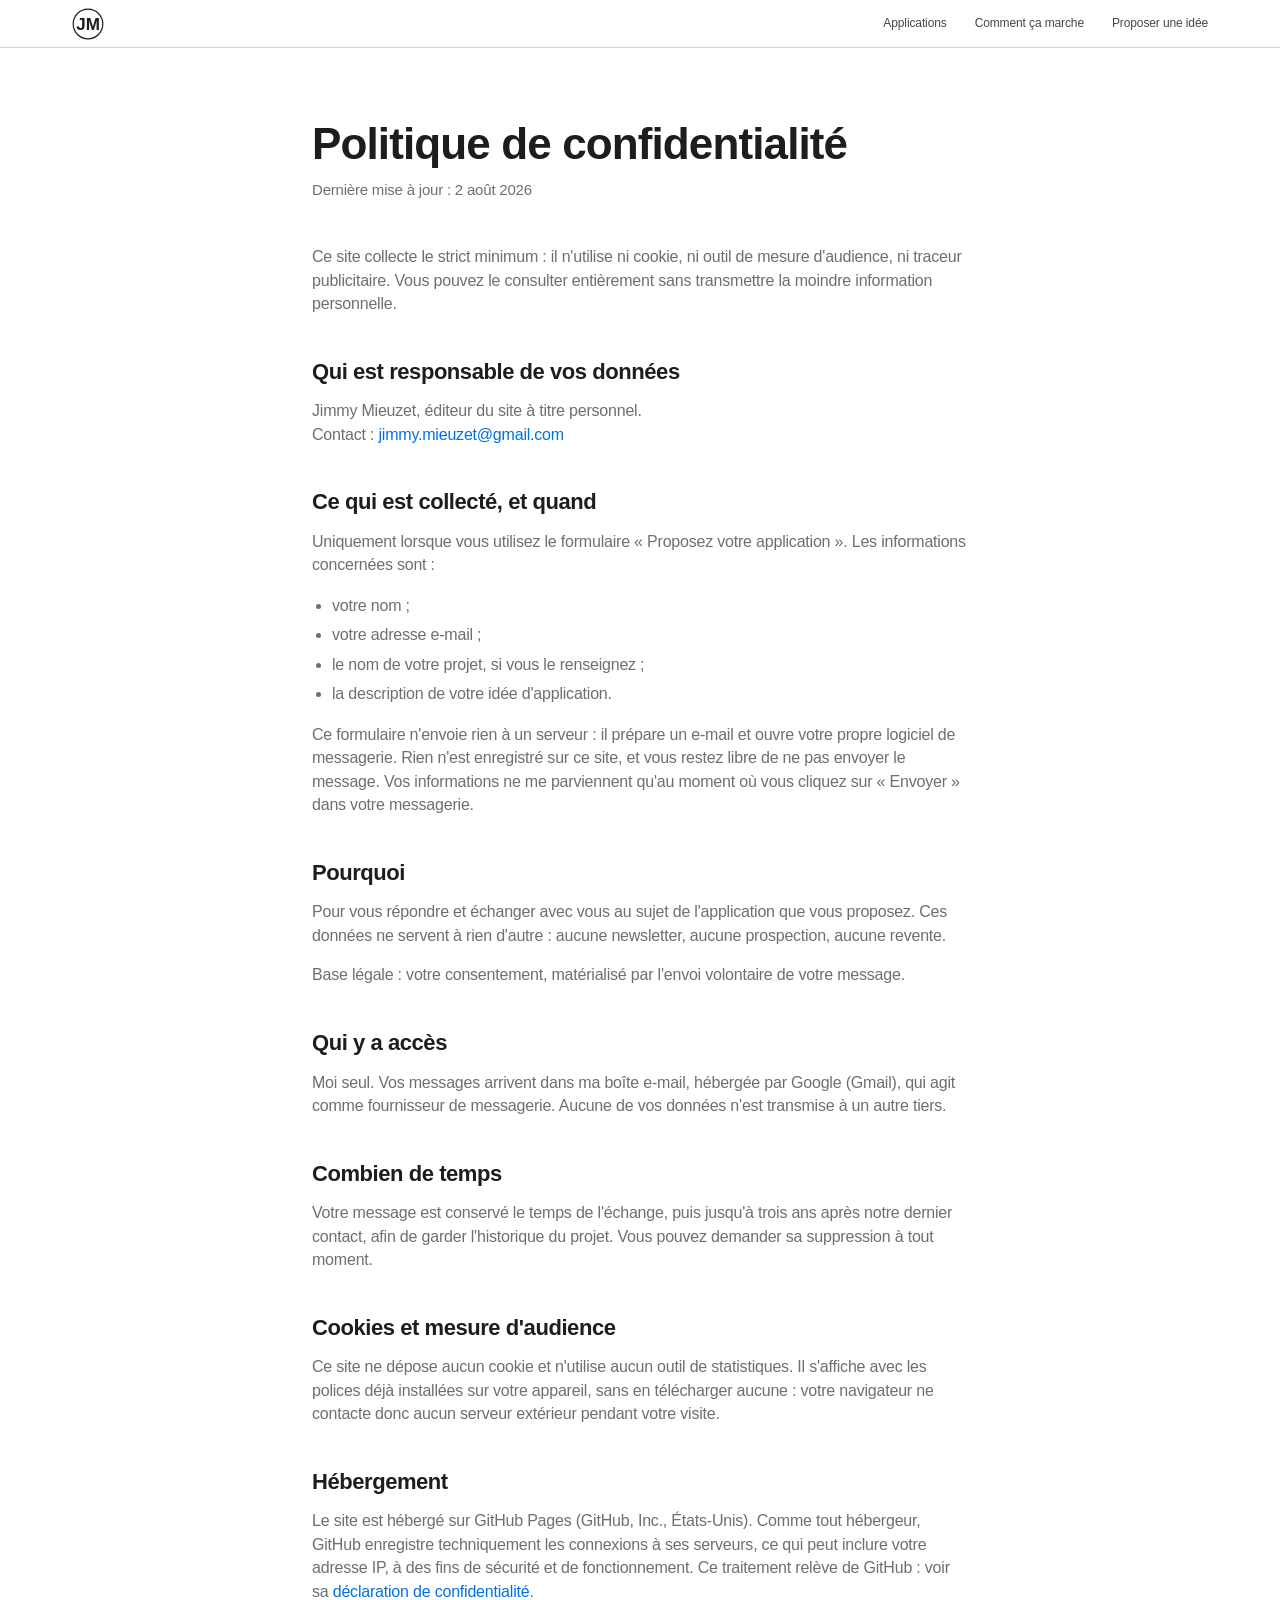
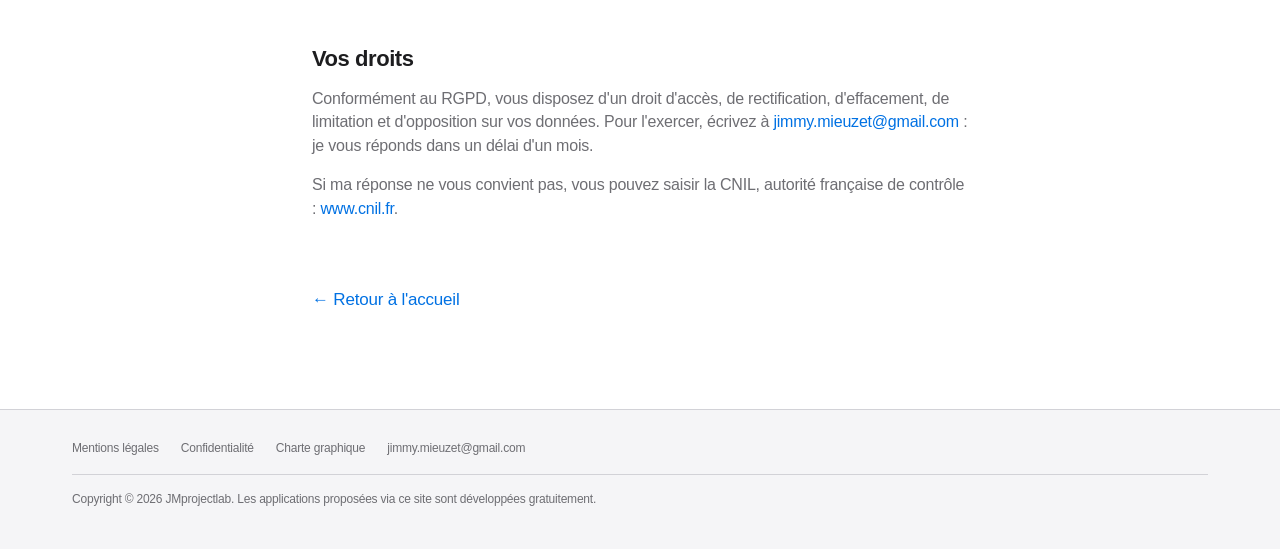
==== commit ff01a6bd: "Retirer le mot de l'en-tete, ajouter le sceau des petites tailles Le mot « projectlab » de l'en-tete" ====
--- a/confidentialite.html
+++ b/confidentialite.html
@@ -8,7 +8,7 @@
 <meta name="robots" content="noindex">
 <meta name="theme-color" content="#ffffff" media="(prefers-color-scheme: light)">
 <meta name="theme-color" content="#000000" media="(prefers-color-scheme: dark)">
-<link rel="icon" type="image/svg+xml" href="brand/logo-mark-ink.svg">
+<link rel="icon" type="image/svg+xml" href="brand/logo-mark-small-ink.svg">
 <link rel="icon" type="image/png" sizes="32x32" href="brand/favicon-32.png">
 <link rel="icon" type="image/png" sizes="16x16" href="brand/favicon-16.png">
 <link rel="apple-touch-icon" href="brand/apple-touch-icon.png">
@@ -19,9 +19,8 @@
 <header class="site-header">
   <div class="container header-inner">
     <a href="index.html" class="logo" aria-label="JMprojectlab, accueil">
-      <img class="logo-light" src="brand/logo-mark-ink.svg" alt="">
-      <img class="logo-dark" src="brand/logo-mark-white.svg" alt="">
-      <span class="logo-word">projectlab</span>
+      <img class="logo-light" src="brand/logo-mark-small-ink.svg" alt="">
+      <img class="logo-dark" src="brand/logo-mark-small-white.svg" alt="">
     </a>
     <nav>
       <a href="index.html#apps">Applications</a>
--- a/style.css
+++ b/style.css
@@ -104,9 +104,11 @@
   gap: 22px;
 }
 
-.logo { display: flex; align-items: center; gap: 7px; flex-shrink: 0; }
-.logo img, .logo svg { display: block; height: 26px; width: auto; }
-.logo-word { font-size: 17px; letter-spacing: -0.018em; }
+.logo { display: flex; align-items: center; flex-shrink: 0; }
+/* Le sceau porte seul : il monte a 32 px dans une barre de 48. En dessous de
+   48 px c'est la variante simplifiee qui sert — l'anneau de texte et le reseau
+   du sceau detaille s'empatent a cette taille. Voir brand/charte.html. */
+.logo img, .logo svg { display: block; height: 32px; width: auto; }
 /* Sélecteurs qualifiés par `img` : sinon `.logo img` ci-dessus, plus
    spécifique, réimposerait `display: block` aux deux versions à la fois. */
 .logo img.logo-dark { display: none; }
@@ -353,292 +355,7 @@
 .footer-links a:hover { text-decoration: underline; }
 .footer-copy { margin: 16px 0 0; padding-top: 16px; border-top: 1px solid var(--hairline); }
 
-/* ---------- Les deux voies (accueil) ---------- */
-
-/* Deux cartes côte à côte, jamais trois : il n'y a que deux façons de
-   travailler ensemble, et la grille doit le dire d'un coup d'œil. */
-.voies {
-  display: grid;
-  grid-template-columns: repeat(auto-fit, minmax(min(100%, 400px), 1fr));
-  gap: 20px;
-}
-.voie {
-  background: var(--bg-alt);
-  border-radius: var(--radius);
-  padding: 38px 34px 34px;
-  display: flex;
-  flex-direction: column;
-  gap: 12px;
-}
-.section-alt .voie { background: var(--surface); }
-.voie h3 { font-size: 26px; letter-spacing: -0.018em; }
-.voie p { margin: 0; color: var(--ink-2); font-size: 16px; }
-.voie .voie-prix {
-  font-size: 15px;
-  font-weight: 500;
-  color: var(--ink);
-  margin-top: auto;
-  padding-top: 8px;
-}
-.voie .link-arrow { margin-top: 4px; }
-
-/* ---------- Offre : chiffres, tarifs, limites ---------- */
-
-.chiffres {
-  display: grid;
-  grid-template-columns: repeat(auto-fit, minmax(min(100%, 220px), 1fr));
-  gap: 20px;
-}
-.chiffre {
-  background: var(--bg-alt);
-  border-radius: var(--radius);
-  padding: 28px 26px;
-  text-align: center;
-}
-.section-alt .chiffre { background: var(--surface); }
-.chiffre .valeur {
-  font-size: 38px;
-  font-weight: 600;
-  letter-spacing: -0.025em;
-  line-height: 1.05;
-}
-.chiffre .quoi { margin: 10px 0 0; color: var(--ink-2); font-size: 15px; }
-
-.tarifs {
-  display: grid;
-  grid-template-columns: repeat(auto-fit, minmax(min(100%, 290px), 1fr));
-  gap: 20px;
-  align-items: start;
-}
-.tarif {
-  background: var(--surface);
-  border: 1px solid var(--hairline);
-  border-radius: var(--radius);
-  padding: 32px 28px;
-  display: flex;
-  flex-direction: column;
-  gap: 10px;
-}
-/* La formule courante est cerclée de bleu plutôt que colorée : le fond teinté
-   la ferait passer pour un bouton, et rien ne se clique dans cette carte. */
-.tarif--phare { border-color: var(--blue); border-width: 2px; padding: 31px 27px; }
-.tarif h3 { font-size: 21px; }
-.tarif .montant {
-  font-size: 34px;
-  font-weight: 600;
-  letter-spacing: -0.025em;
-  line-height: 1.1;
-}
-.tarif .montant span { font-size: 15px; font-weight: 400; color: var(--ink-2); letter-spacing: -0.012em; }
-.tarif ul { margin: 6px 0 0; padding-left: 19px; display: flex; flex-direction: column; gap: 6px; }
-.tarif li { color: var(--ink-2); font-size: 15px; }
-.tarif .marque {
-  align-self: flex-start;
-  font-size: 12px;
-  font-weight: 500;
-  color: var(--blue);
-  border: 1px solid var(--blue);
-  padding: 3px 11px;
-  border-radius: 980px;
-}
-
-/* Liste des limites : un tiret bleu tient lieu de puce. Le contenu de ces
-   lignes est ce qui distingue un audit d'une plaquette, il mérite de respirer. */
-.limites { list-style: none; padding: 0; margin: 0; display: flex; flex-direction: column; gap: 18px; }
-.limites li { padding-left: 28px; position: relative; color: var(--ink-2); font-size: 17px; }
-.limites li::before { content: "—"; position: absolute; left: 0; color: var(--blue); font-weight: 600; }
-.limites strong { color: var(--ink); font-weight: 600; }
-
-/* Aperçu du rapport remis au client. Le tableau déborde sur mobile : il défile
-   dans son propre conteneur pour que la page, elle, ne défile jamais. */
-.apercu {
-  background: var(--surface);
-  border: 1px solid var(--hairline);
-  border-radius: var(--radius);
-  padding: 26px;
-  max-width: 760px;
-  margin: 0 auto;
-}
-.apercu-titre { font-size: 19px; font-weight: 600; letter-spacing: -0.018em; }
-.apercu-meta { font-size: 13px; color: var(--ink-2); margin: 4px 0 20px; }
-.apercu-defile { overflow-x: auto; }
-.apercu-defile table { border-collapse: collapse; width: 100%; font-size: 15px; }
-.apercu-defile th, .apercu-defile td { padding: 9px 10px; text-align: left; border-bottom: 1px solid var(--hairline); }
-.apercu-defile th { font-size: 12px; font-weight: 500; color: var(--ink-2); letter-spacing: 0; white-space: nowrap; }
-.apercu-defile td.num, .apercu-defile th.num { text-align: right; font-variant-numeric: tabular-nums; white-space: nowrap; }
-.apercu-defile tr:last-child td { border-bottom: none; }
-
-.avertissement {
-  max-width: 760px;
-  margin: 22px auto 0;
-  padding: 18px 22px;
-  background: var(--bg-alt);
-  border-radius: var(--radius-sm);
-  color: var(--ink-2);
-  font-size: 15px;
-  line-height: 1.5;
-}
-.section-alt .avertissement { background: var(--bg); }
-.avertissement strong { color: var(--ink); font-weight: 600; }
-
-/* Texte suivi d'une page d'offre : plus étroit que la pleine largeur, pour
-   rester lisible. */
-.prose { max-width: 34em; margin: 0 auto; }
-.prose p { color: var(--ink-2); font-size: 17px; }
-.prose p + p { margin-top: 16px; }
-.prose p:first-child { margin-top: 0; }
-.centre { text-align: center; }
-
-/* ---------- Questionnaire d'estimation ---------- */
-
-.form-section-large { max-width: 760px; }
-
-.confidentialite {
-  background: var(--bg-alt);
-  border-radius: var(--radius-sm);
-  padding: 16px 20px;
-  font-size: 15px;
-  color: var(--ink-2);
-  margin: 0 0 36px;
-  max-width: none;
-}
-.confidentialite strong { color: var(--ink); font-weight: 600; }
-
-.bloc-reglages {
-  border: 1px solid var(--hairline);
-  border-radius: var(--radius);
-  padding: 24px 26px;
-  margin-bottom: 44px;
-}
-.bloc-reglages .form-row { max-width: 320px; }
-
-.titre-liste { font-size: 26px; margin-bottom: 8px; }
-.aide { font-size: 14px; color: var(--ink-2); margin: 6px 0 0; }
-.aide-large { max-width: 52em; margin-bottom: 24px; }
-.centre { text-align: center; }
-
-/* Une tâche = une carte. Le cadre sert à ne pas perdre le fil quand il y en a
-   huit les unes sous les autres. */
-.tache-carte {
-  border: 1px solid var(--hairline);
-  border-radius: var(--radius);
-  padding: 26px 28px;
-  margin-bottom: 18px;
-  display: flex;
-  flex-direction: column;
-  gap: 18px;
-}
-.tache-tete { display: flex; align-items: baseline; justify-content: space-between; gap: 16px; }
-.tache-tete h3 { font-size: 15px; letter-spacing: 0.02em; text-transform: uppercase; color: var(--ink-2); font-weight: 600; }
-
-.lien-discret {
-  background: none; border: none; padding: 0;
-  font-family: inherit; font-size: 14px; color: var(--blue);
-  cursor: pointer;
-}
-.lien-discret:hover { text-decoration: underline; }
-
-.champs-grille {
-  display: grid;
-  grid-template-columns: repeat(auto-fit, minmax(min(100%, 170px), 1fr));
-  gap: 16px;
-}
-
-/* Les listes déroulantes n'existaient pas dans la feuille : on les aligne sur
-   les champs texte plutôt que de laisser le rendu natif du navigateur. */
-select {
-  background: transparent;
-  border: 1px solid var(--hairline);
-  border-radius: var(--radius-sm);
-  padding: 12px 15px;
-  color: var(--ink);
-  font-family: inherit;
-  font-size: 16px;
-  letter-spacing: -0.012em;
-  width: 100%;
-}
-select:focus { outline: none; border-color: var(--blue); box-shadow: 0 0 0 3px color-mix(in srgb, var(--blue) 18%, transparent); }
-
-.actions-formulaire {
-  display: flex; flex-wrap: wrap; gap: 12px;
-  align-items: center; margin-top: 28px;
-}
-.actions-resultat { justify-content: center; margin-top: 40px; }
-.btn-secondaire {
-  background: transparent;
-  color: var(--ink);
-  border: 1px solid var(--hairline);
-}
-.btn-secondaire:hover { background: var(--bg-alt); }
-.btn:disabled { opacity: 0.4; cursor: not-allowed; }
-.btn:disabled:hover { background: var(--blue); }
-.btn-secondaire:disabled:hover { background: transparent; }
-
-.message-formulaire { min-height: 1.4em; margin: 14px 0 0; font-size: 15px; color: var(--ink-2); }
-.message-alerte { color: var(--blue); font-weight: 500; }
-
-/* ---------- Notation assistée ---------- */
-
-.bloc-ia {
-  border: 1px solid var(--blue);
-  border-radius: var(--radius);
-  padding: 26px 28px;
-  margin-top: 32px;
-}
-.bloc-ia h3 { font-size: 20px; margin-bottom: 10px; }
-.bloc-ia p { color: var(--ink-2); font-size: 16px; }
-.bloc-ia strong { color: var(--ink); font-weight: 600; }
-.turnstile { margin: 18px 0 14px; }
-
-/* Retour du modèle sous une tâche : c'est une proposition, pas un verdict —
-   le fond discret et le filet le disent avant qu'on lise le texte. */
-.retour-ia {
-  background: var(--bg-alt);
-  border-left: 3px solid var(--blue);
-  border-radius: 0 var(--radius-sm) var(--radius-sm) 0;
-  padding: 14px 18px;
-}
-.retour-ia p { margin: 0 0 8px; font-size: 15px; color: var(--ink-2); }
-.retour-ia p:last-child { margin-bottom: 0; }
-.retour-ia strong { color: var(--ink); font-weight: 600; }
-
-textarea { min-height: 64px; }
-
-/* ---------- Résultat de l'estimation ---------- */
-
-.carte-chiffre {
-  background: var(--surface);
-  border: 1px solid var(--hairline);
-  border-radius: var(--radius);
-  padding: 22px 24px;
-  text-align: center;
-}
-.carte-chiffre.fort { border-color: var(--blue); }
-.carte-chiffre .k {
-  margin: 0; font-size: 11px; font-weight: 600; letter-spacing: 0.1em;
-  text-transform: uppercase; color: var(--ink-2);
-}
-.carte-chiffre .v { margin: 10px 0 0; font-size: 30px; font-weight: 600; letter-spacing: -0.025em; }
-.carte-chiffre .n { margin: 6px 0 0; font-size: 14px; color: var(--ink-2); }
-
-.vague-bloc {
-  border-left: 3px solid var(--blue);
-  padding-left: 20px;
-  margin: 36px 0;
-}
-.vague-bloc.v2 { border-left-color: var(--ink-2); }
-.vague-bloc.v3 { border-left-color: var(--hairline); }
-.vague-bloc h3 { font-size: 19px; }
-.vague-bloc .sous { margin: 6px 0 14px; color: var(--ink-2); font-size: 15px; }
-
-@media (max-width: 600px) {
-  .tache-carte { padding: 20px 18px; }
-  .actions-formulaire .btn { width: 100%; }
-}
-
 /* ---------- Pages légales ---------- */
-
-
 
 .legal { padding: 72px 0 96px; }
 .legal-inner { max-width: 700px; margin: 0 auto; }
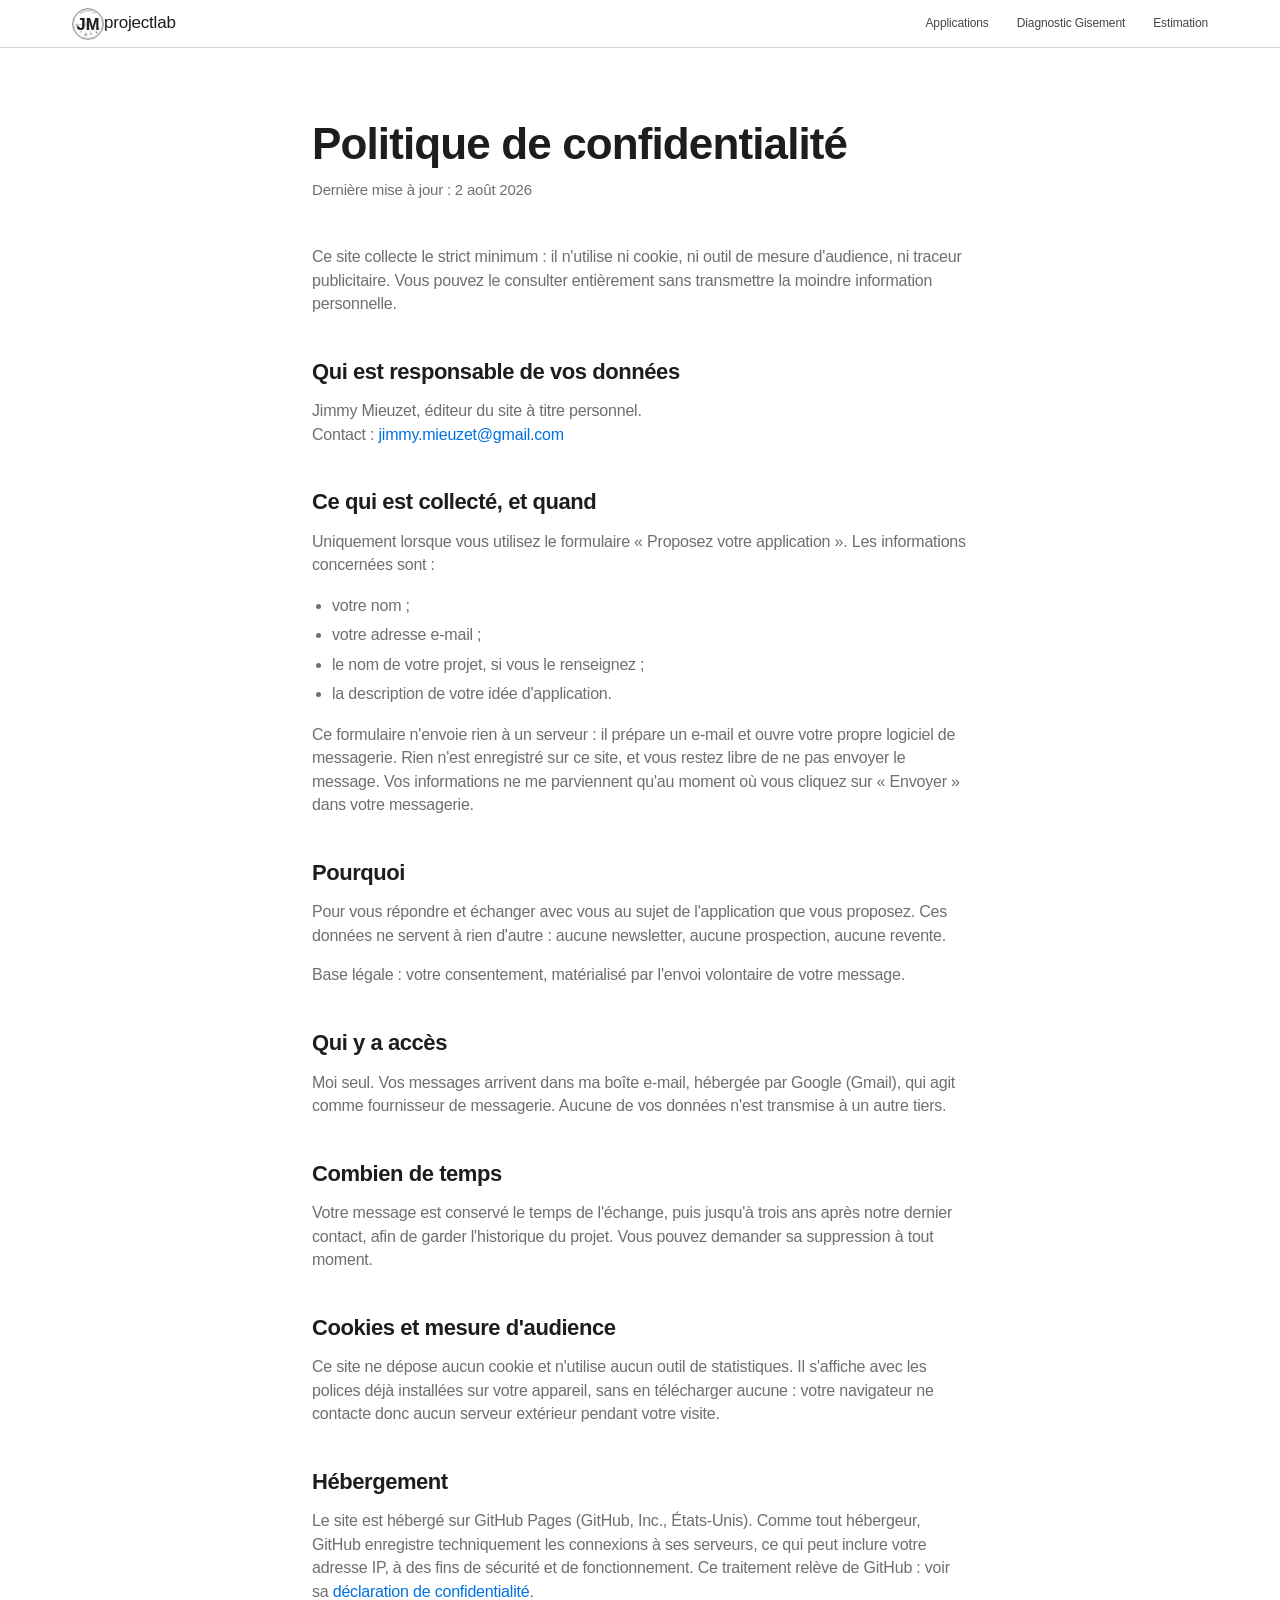
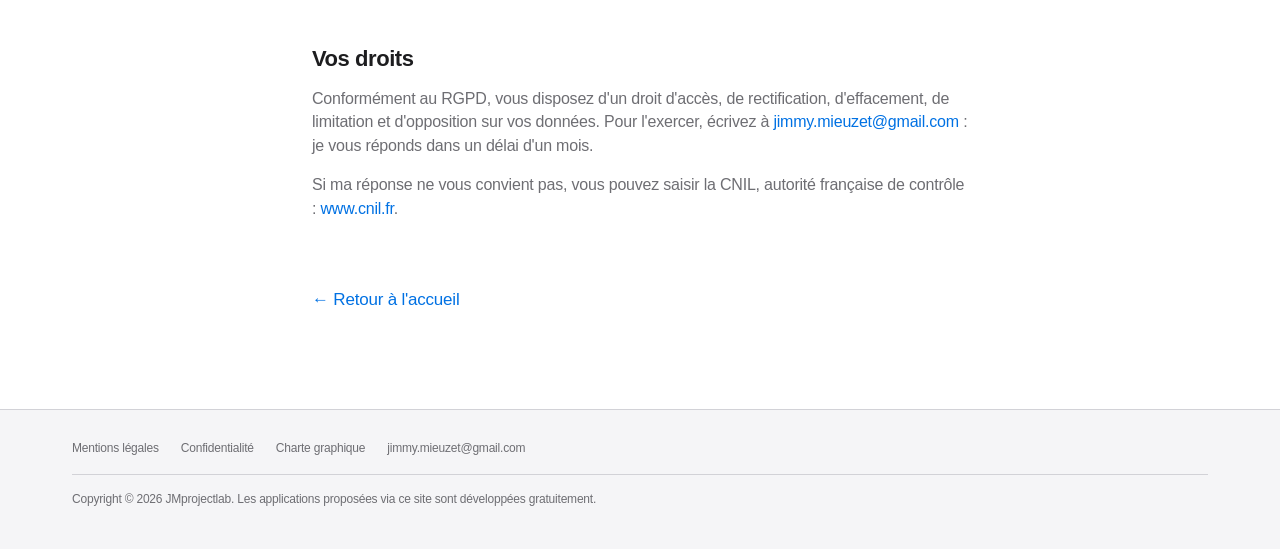
==== commit 113201f2: "Merge remote-tracking branch 'origin/main' into claude/offre-diagnostic-gisement" ====
--- a/confidentialite.html
+++ b/confidentialite.html
@@ -8,7 +8,7 @@
 <meta name="robots" content="noindex">
 <meta name="theme-color" content="#ffffff" media="(prefers-color-scheme: light)">
 <meta name="theme-color" content="#000000" media="(prefers-color-scheme: dark)">
-<link rel="icon" type="image/svg+xml" href="brand/logo-mark-small-ink.svg">
+<link rel="icon" type="image/svg+xml" href="brand/logo-mark-ink.svg">
 <link rel="icon" type="image/png" sizes="32x32" href="brand/favicon-32.png">
 <link rel="icon" type="image/png" sizes="16x16" href="brand/favicon-16.png">
 <link rel="apple-touch-icon" href="brand/apple-touch-icon.png">
@@ -19,13 +19,14 @@
 <header class="site-header">
   <div class="container header-inner">
     <a href="index.html" class="logo" aria-label="JMprojectlab, accueil">
-      <img class="logo-light" src="brand/logo-mark-small-ink.svg" alt="">
-      <img class="logo-dark" src="brand/logo-mark-small-white.svg" alt="">
+      <img class="logo-light" src="brand/logo-mark-ink.svg" alt="">
+      <img class="logo-dark" src="brand/logo-mark-white.svg" alt="">
+      <span class="logo-word">projectlab</span>
     </a>
     <nav>
       <a href="index.html#apps">Applications</a>
-      <a href="index.html#comment">Comment ça marche</a>
-      <a href="index.html#demande">Proposer une idée</a>
+      <a href="gisement.html">Diagnostic Gisement</a>
+      <a href="estimation.html">Estimation</a>
     </nav>
   </div>
 </header>
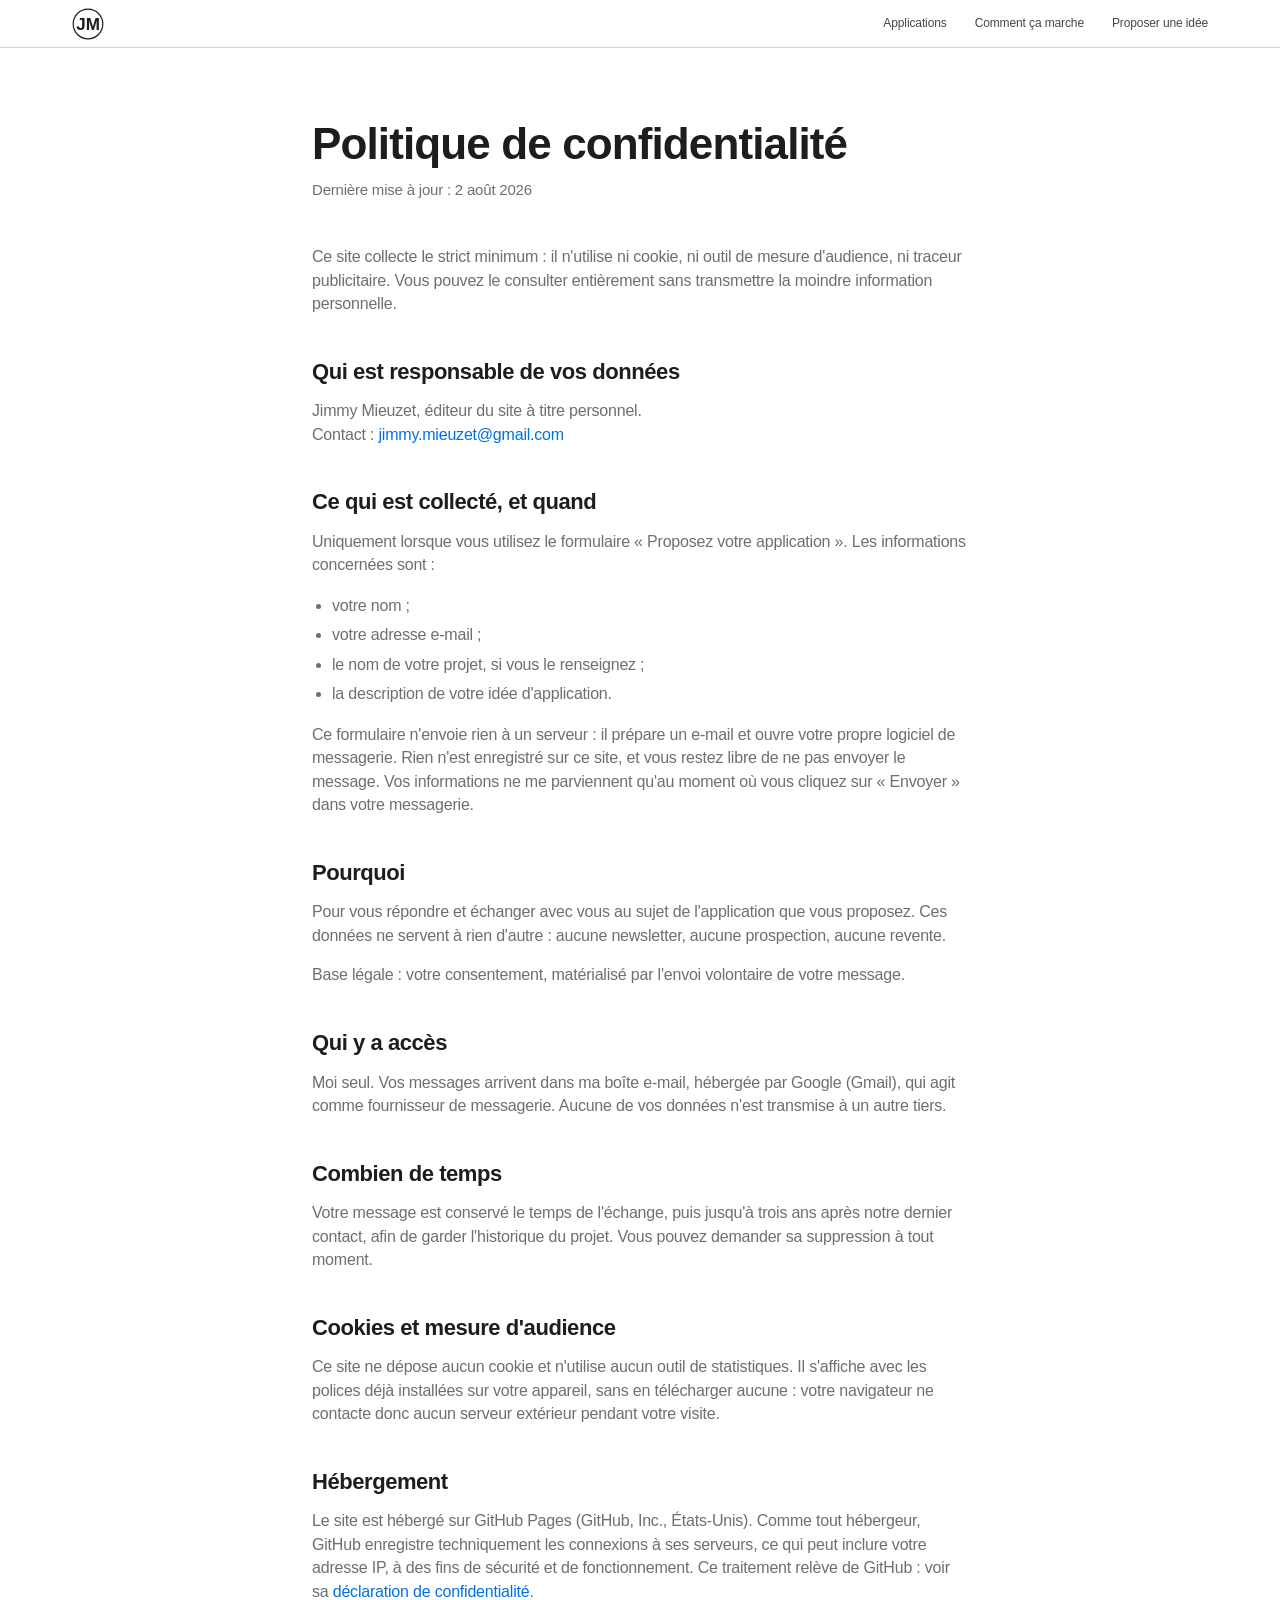
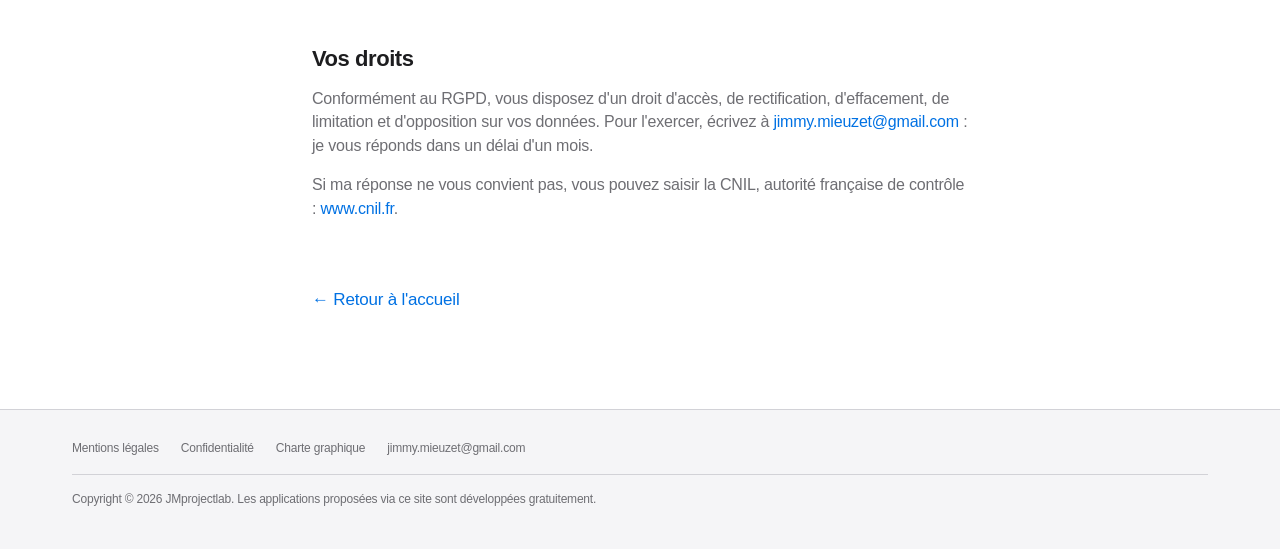
==== commit 66315687: "Merge pull request #8 from JMProjectlab/claude/affectionate-hawking-nujwk3 Retirer le mot de l'en-tê" ====
--- a/confidentialite.html
+++ b/confidentialite.html
@@ -8,7 +8,7 @@
 <meta name="robots" content="noindex">
 <meta name="theme-color" content="#ffffff" media="(prefers-color-scheme: light)">
 <meta name="theme-color" content="#000000" media="(prefers-color-scheme: dark)">
-<link rel="icon" type="image/svg+xml" href="brand/logo-mark-ink.svg">
+<link rel="icon" type="image/svg+xml" href="brand/logo-mark-small-ink.svg">
 <link rel="icon" type="image/png" sizes="32x32" href="brand/favicon-32.png">
 <link rel="icon" type="image/png" sizes="16x16" href="brand/favicon-16.png">
 <link rel="apple-touch-icon" href="brand/apple-touch-icon.png">
@@ -19,14 +19,13 @@
 <header class="site-header">
   <div class="container header-inner">
     <a href="index.html" class="logo" aria-label="JMprojectlab, accueil">
-      <img class="logo-light" src="brand/logo-mark-ink.svg" alt="">
-      <img class="logo-dark" src="brand/logo-mark-white.svg" alt="">
-      <span class="logo-word">projectlab</span>
+      <img class="logo-light" src="brand/logo-mark-small-ink.svg" alt="">
+      <img class="logo-dark" src="brand/logo-mark-small-white.svg" alt="">
     </a>
     <nav>
       <a href="index.html#apps">Applications</a>
-      <a href="gisement.html">Diagnostic Gisement</a>
-      <a href="estimation.html">Estimation</a>
+      <a href="index.html#comment">Comment ça marche</a>
+      <a href="index.html#demande">Proposer une idée</a>
     </nav>
   </div>
 </header>
